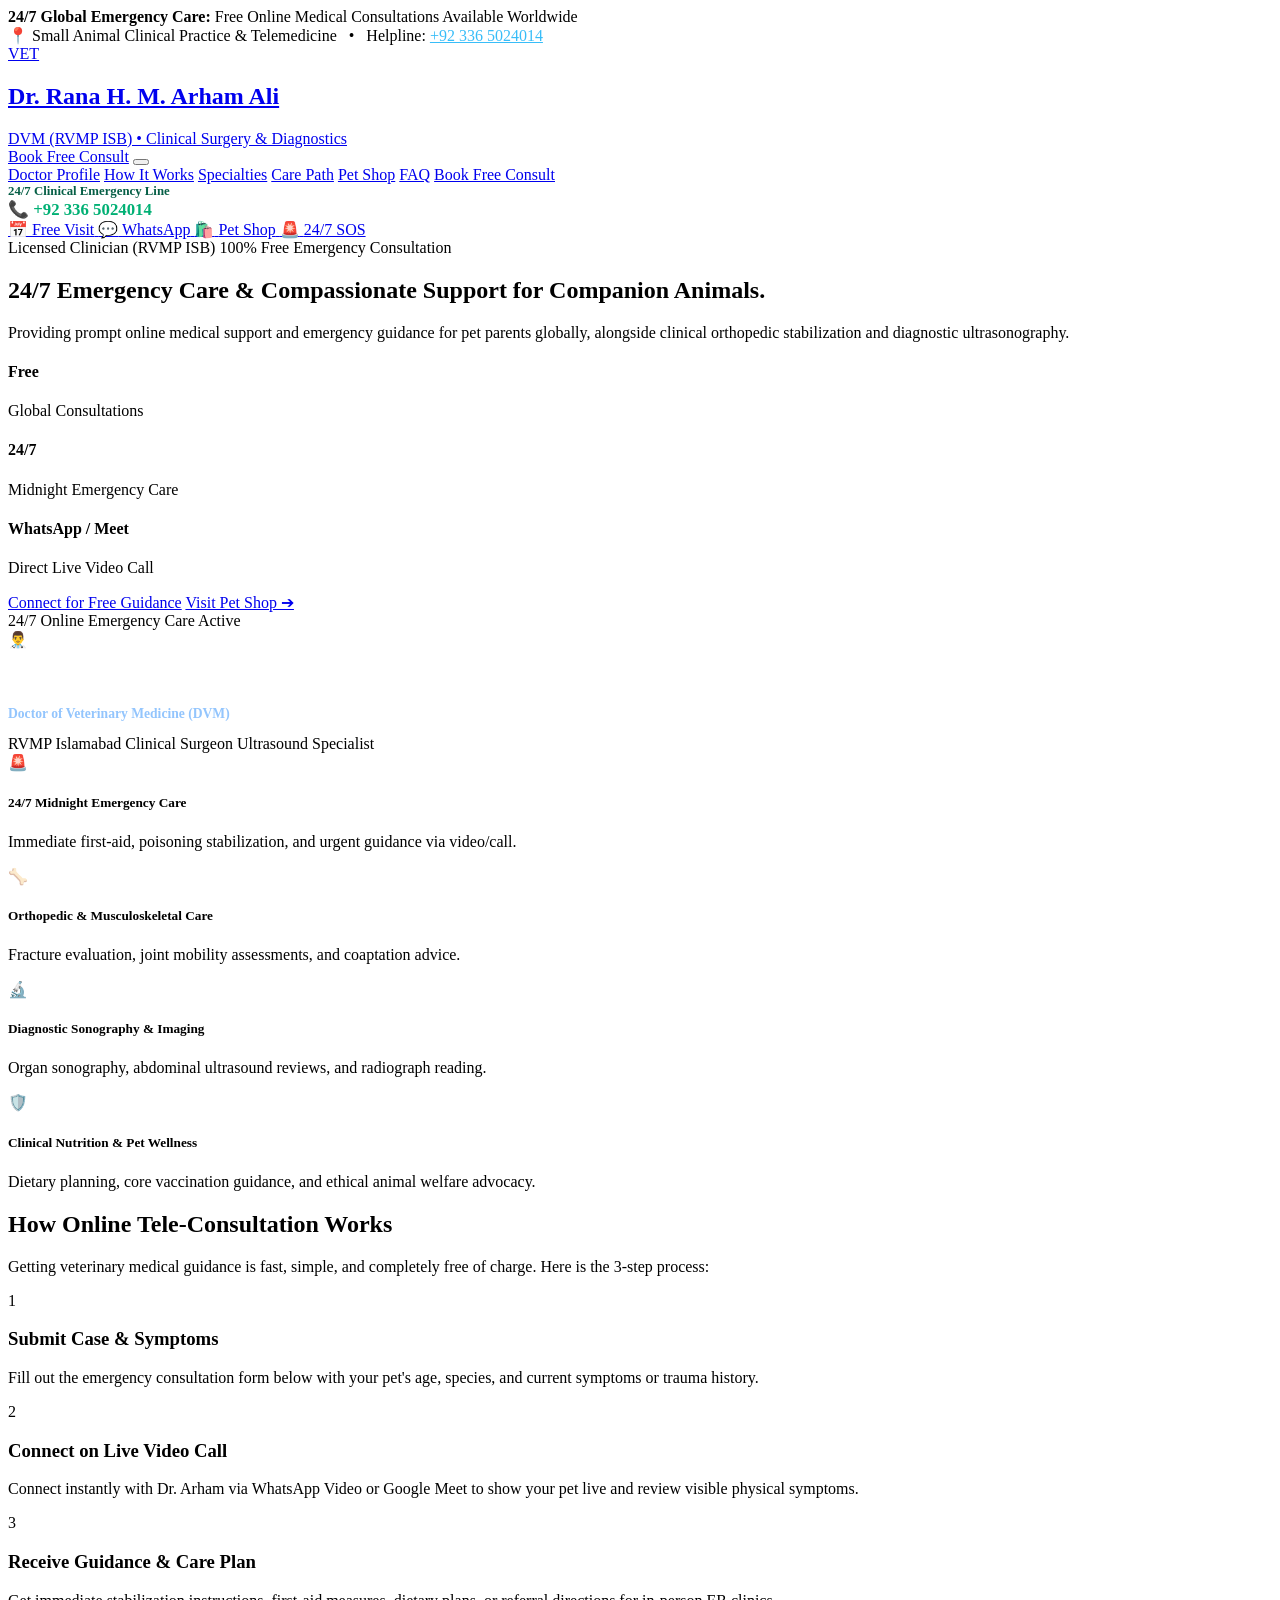
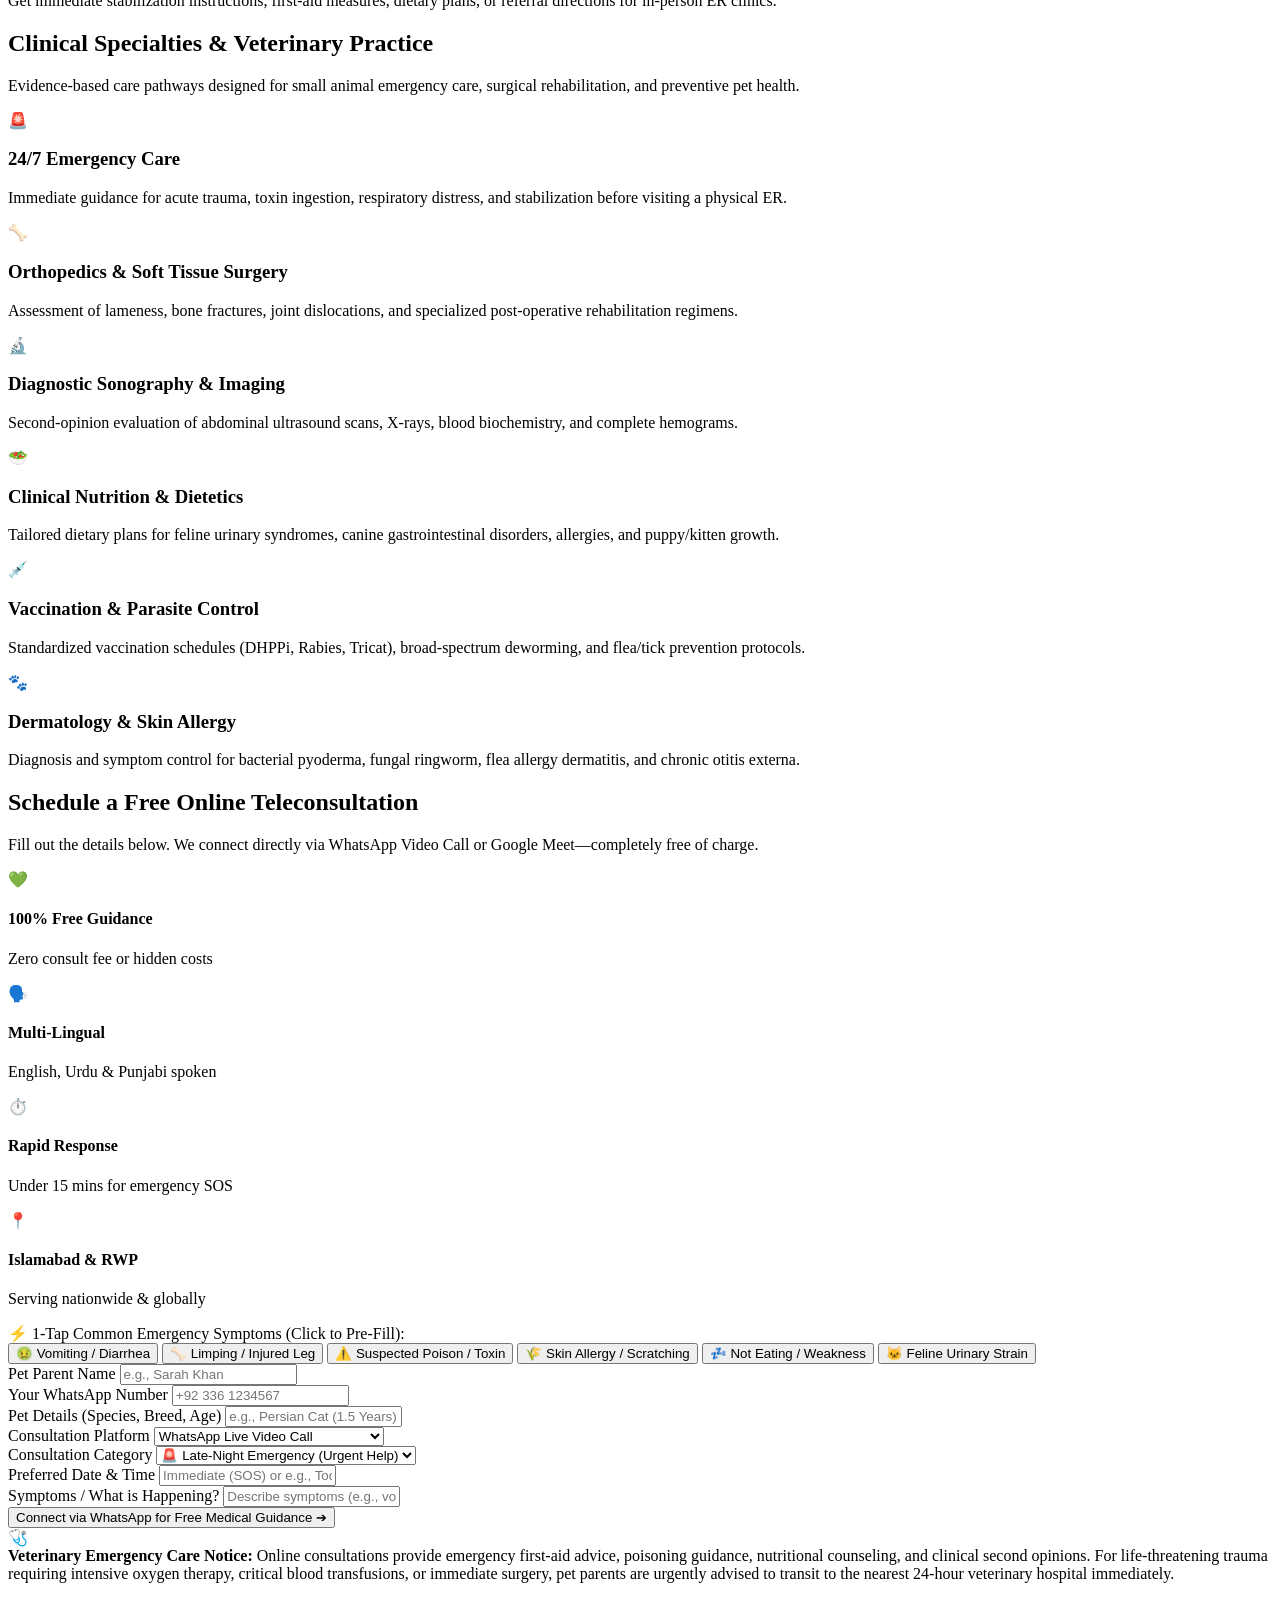
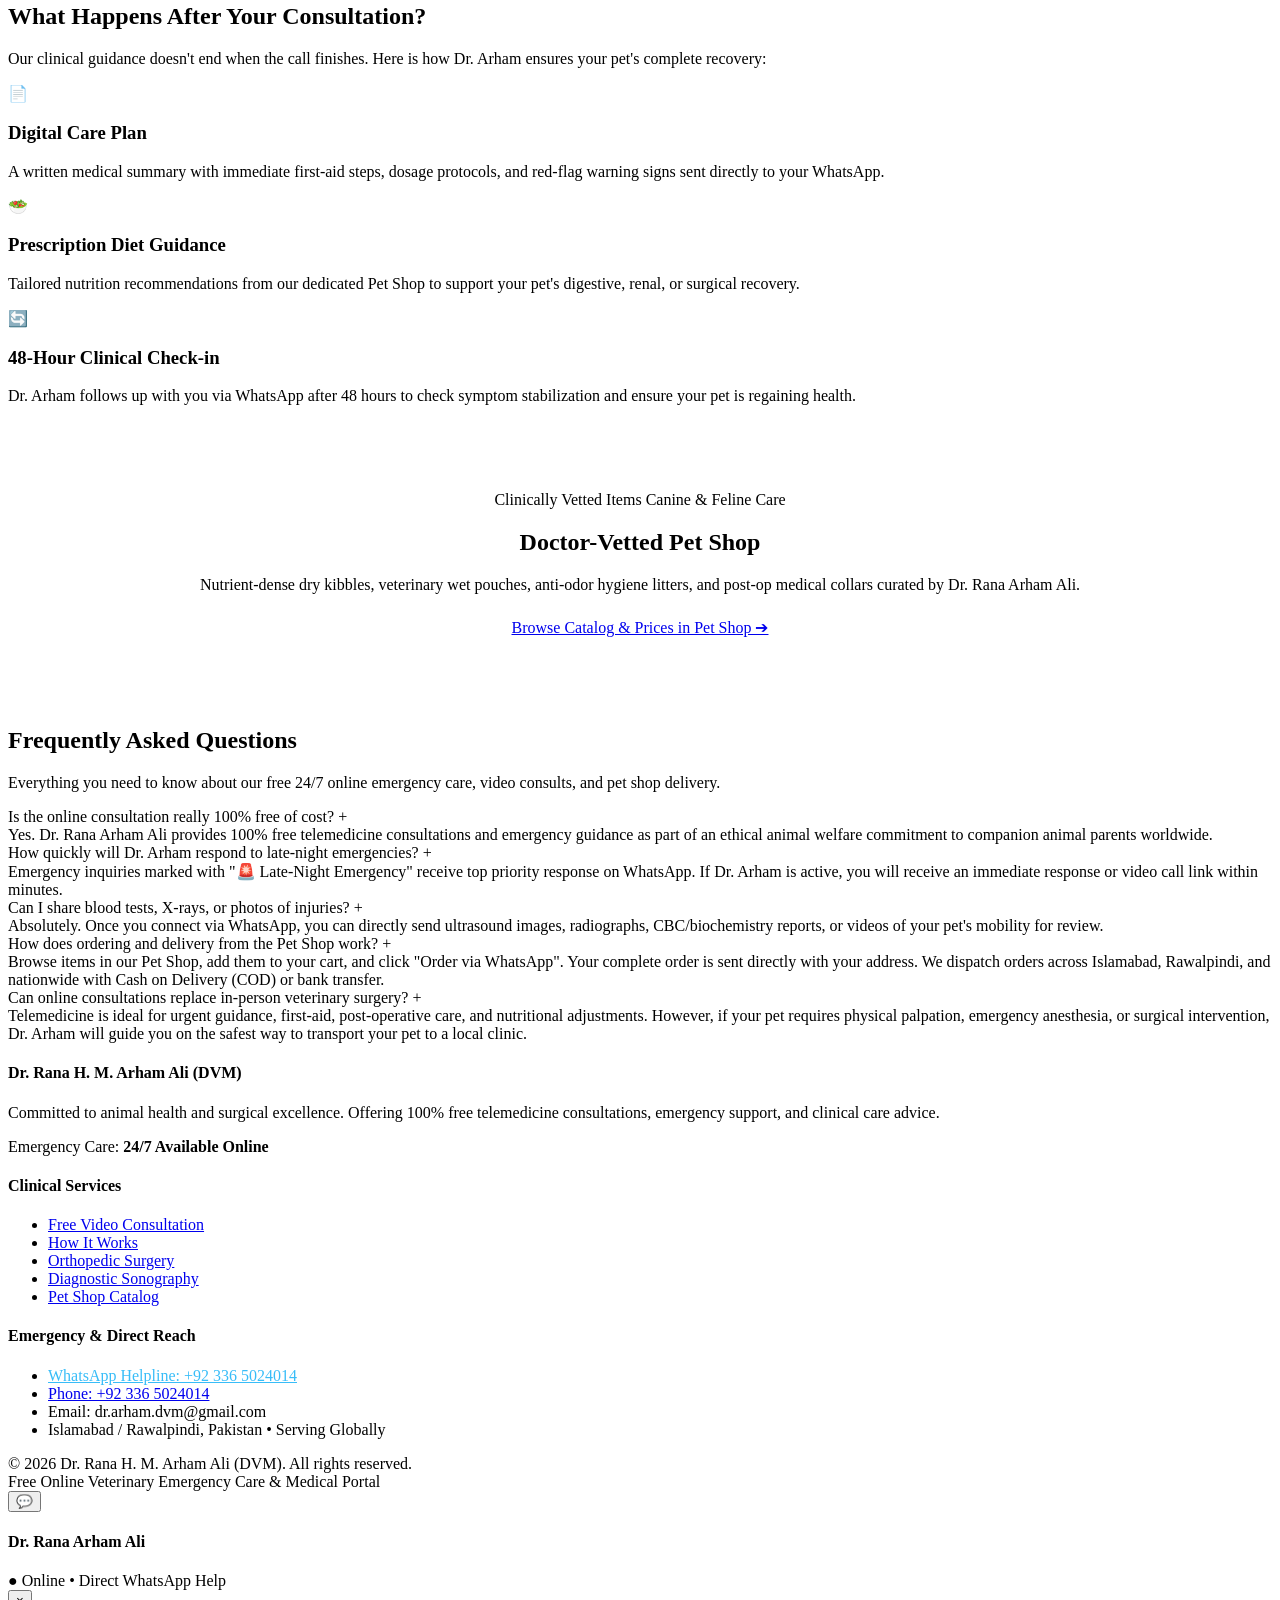
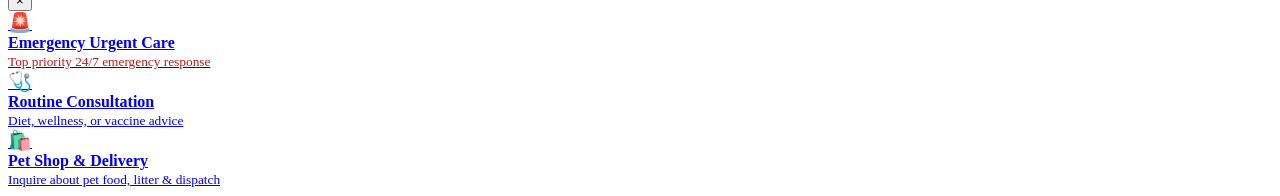
==== index.html @ 295d4116 "Add files via upload" ====
<!DOCTYPE html>
<html lang="en">
<head>
    <meta charset="UTF-8">
    <meta name="viewport" content="width=device-width, initial-scale=1.0">
    <title>Dr. Rana H. M. Arham Ali, DVM (RVMP ISB) | 24/7 Veterinary Emergency Care & Pet Healthcare Portal</title>
    <meta name="description" content="24/7 Global Veterinary Emergency Consultations, Small Animal Clinical Surgery, Diagnostic Sonography & Curated Pet Shop by Dr. Rana H. M. Arham Ali (RVMP Islamabad). Helpline: +92 336 5024014.">
    <meta name="keywords" content="Veterinary Doctor Islamabad, Pet Emergency, Online Vet Consult, Dog Food, Cat Food, Dr Rana Arham Ali DVM, RVMP">
    <meta name="author" content="Dr. Rana H. M. Arham Ali, DVM">

    <!-- Open Graph (WhatsApp, Facebook, iMessage) -->
    <meta property="og:type" content="website">
    <meta property="og:url" content="https://drhafizarhamali.com/">
    <meta property="og:title" content="Dr. Rana H. M. Arham Ali, DVM (RVMP ISB) • 24/7 Emergency Care & Pet Shop">
    <meta property="og:description" content="Prompt 24/7 online veterinary guidance, clinical surgical evaluation, diagnostic ultrasonography, and authentic clinical pet food. Helpline: +92 336 5024014.">
    <meta property="og:image" content="images/mockup_concept.jpg">
    <meta property="og:site_name" content="Dr. Rana H. M. Arham Ali Veterinary Portal">

    <!-- Twitter Card -->
    <meta name="twitter:card" content="summary_large_image">
    <meta name="twitter:title" content="Dr. Rana H. M. Arham Ali, DVM (RVMP ISB) • 24/7 Emergency Care">
    <meta name="twitter:description" content="24/7 Emergency guidance, video triage, and doctor-vetted pet food store. Contact: +92 336 5024014.">
    <meta name="twitter:image" content="images/mockup_concept.jpg">

    <link rel="stylesheet" href="css/style.css">
</head>
<body>

    <!-- Emergency & Accreditation Ribbon -->
    <div class="top-notice-bar">
        <div class="container notice-content">
            <div class="notice-item">
                <span class="pulse-indicator"></span>
                <strong>24/7 Global Emergency Care:</strong> Free Online Medical Consultations Available Worldwide
            </div>
            <div class="notice-item">
                <span>📍 Small Animal Clinical Practice & Telemedicine</span>
                <span style="margin: 0 8px;">•</span>
                <span>Helpline: <a href="tel:+923365024014" style="color: #38bdf8; text-decoration: underline;">+92 336 5024014</a></span>
            </div>
        </div>
    </div>

    <!-- Main Navigation Bar -->
    <header class="main-header">
        <div class="container nav-wrapper">
            <a href="index.html" class="doctor-brand">
                <div class="brand-crest">VET</div>
                <div class="brand-details">
                    <h2>Dr. Rana H. M. Arham Ali</h2>
                    <span>DVM (RVMP ISB) • Clinical Surgery & Diagnostics</span>
                </div>
            </a>

            <div class="nav-right-actions">
                <a href="#booking" class="btn-book-nav desktop-only-btn">Book Free Consult</a>
                <button class="mobile-nav-toggle" id="mobileNavToggle" onclick="toggleMobileNav()" aria-label="Toggle navigation menu">
                    <span></span>
                    <span></span>
                    <span></span>
                </button>
            </div>

            <nav class="nav-links" id="navLinks">
                <a href="#about" class="nav-link" onclick="closeMobileNav()">Doctor Profile</a>
                <a href="#how-it-works" class="nav-link" onclick="closeMobileNav()">How It Works</a>
                <a href="#specialties" class="nav-link" onclick="closeMobileNav()">Specialties</a>
                <a href="#care-path" class="nav-link" onclick="closeMobileNav()">Care Path</a>
                <a href="shop.html" class="nav-link" onclick="closeMobileNav()">Pet Shop</a>
                <a href="#faq" class="nav-link" onclick="closeMobileNav()">FAQ</a>
                <a href="#booking" class="btn-book-nav mobile-only-btn" onclick="closeMobileNav()">Book Free Consult</a>
                <div class="mobile-menu-help">
                    <span style="font-size: 0.8rem; color: #065f46; font-weight: 600; display: block;">24/7 Clinical Emergency Line</span>
                    <a href="tel:+923365024014" style="color: #00b074; font-weight: 800; font-size: 1.05rem; text-decoration: none;">📞 +92 336 5024014</a>
                </div>
            </nav>
        </div>
    </header>

    <!-- Docked Quick-Action Sidebar (Right Hand Side) -->
    <aside class="docked-quick-panel">
        <a href="#booking" class="dock-btn">
            <span class="dock-icon">📅</span>
            <span>Free Visit</span>
        </a>
        <a href="https://wa.me/923365024014" target="_blank" class="dock-btn">
            <span class="dock-icon">💬</span>
            <span>WhatsApp</span>
        </a>
        <a href="shop.html" class="dock-btn">
            <span class="dock-icon">🛍️</span>
            <span>Pet Shop</span>
        </a>
        <a href="tel:+923365024014" class="dock-btn emergency">
            <span class="dock-icon">🚨</span>
            <span>24/7 SOS</span>
        </a>
    </aside>

    <!-- Doctor's Showcase Hero -->
    <section class="hero-doctor" id="about">
        <div class="container hero-layout">
            <div class="hero-intro">
                <div class="badge-row">
                    <span class="badge-cert">Licensed Clinician (RVMP ISB)</span>
                    <span class="badge-cert badge-gold">100% Free Emergency Consultation</span>
                </div>
                <h1 class="hero-heading">24/7 Emergency Care & Compassionate Support for Companion Animals.</h1>
                <p class="hero-lead">
                    Providing prompt online medical support and emergency guidance for pet parents globally, alongside clinical orthopedic stabilization and diagnostic ultrasonography.
                </p>

                <div class="hero-trust-bar">
                    <div class="trust-item">
                        <h4>Free</h4>
                        <p>Global Consultations</p>
                    </div>
                    <div class="trust-item">
                        <h4>24/7</h4>
                        <p>Midnight Emergency Care</p>
                    </div>
                    <div class="trust-item">
                        <h4>WhatsApp / Meet</h4>
                        <p>Direct Live Video Call</p>
                    </div>
                </div>

                <div class="hero-actions">
                    <a href="#booking" class="btn-primary-action">Connect for Free Guidance</a>
                    <a href="shop.html" class="btn-secondary-action">Visit Pet Shop ➔</a>
                </div>
            </div>

            <!-- Doctor Profile Card with Real Clinical Branding -->
            <div class="doctor-profile-card">
                <div class="card-top-header">
                    <div class="doctor-badge-status">
                        <span class="pulse-indicator"></span> 24/7 Online Emergency Care Active
                    </div>
                    <div class="doctor-hero-photo-wrap">
                        <div class="doctor-avatar-circle">👨‍⚕️</div>
                        <div>
                            <h3 style="color: #ffffff; font-size: 1.25rem; margin-bottom: 2px;">Dr. Rana H. M. Arham Ali</h3>
                            <p style="color: #93c5fd; font-weight: 600; font-size: 0.85rem;">Doctor of Veterinary Medicine (DVM)</p>
                        </div>
                    </div>
                    <div class="credential-pill-row">
                        <span class="credential-pill">RVMP Islamabad</span>
                        <span class="credential-pill">Clinical Surgeon</span>
                        <span class="credential-pill">Ultrasound Specialist</span>
                    </div>
                </div>
                <div class="card-body-content">
                    <div class="clinical-bullet">
                        <div class="bullet-icon-badge">🚨</div>
                        <div class="bullet-text">
                            <h5>24/7 Midnight Emergency Care</h5>
                            <p>Immediate first-aid, poisoning stabilization, and urgent guidance via video/call.</p>
                        </div>
                    </div>
                    <div class="clinical-bullet">
                        <div class="bullet-icon-badge">🦴</div>
                        <div class="bullet-text">
                            <h5>Orthopedic & Musculoskeletal Care</h5>
                            <p>Fracture evaluation, joint mobility assessments, and coaptation advice.</p>
                        </div>
                    </div>
                    <div class="clinical-bullet">
                        <div class="bullet-icon-badge">🔬</div>
                        <div class="bullet-text">
                            <h5>Diagnostic Sonography & Imaging</h5>
                            <p>Organ sonography, abdominal ultrasound reviews, and radiograph reading.</p>
                        </div>
                    </div>
                    <div class="clinical-bullet">
                        <div class="bullet-icon-badge">🛡️</div>
                        <div class="bullet-text">
                            <h5>Clinical Nutrition & Pet Wellness</h5>
                            <p>Dietary planning, core vaccination guidance, and ethical animal welfare advocacy.</p>
                        </div>
                    </div>
                </div>
            </div>
        </div>
    </section>

    <!-- How Tele-Consultation Works Section -->
    <section class="section-how-it-works" id="how-it-works">
        <div class="container">
            <div class="section-title-wrap">
                <h2>How Online Tele-Consultation Works</h2>
                <p>Getting veterinary medical guidance is fast, simple, and completely free of charge. Here is the 3-step process:</p>
            </div>

            <div class="steps-grid">
                <div class="step-card">
                    <div class="step-number">1</div>
                    <h3>Submit Case & Symptoms</h3>
                    <p>Fill out the emergency consultation form below with your pet's age, species, and current symptoms or trauma history.</p>
                </div>

                <div class="step-card">
                    <div class="step-number">2</div>
                    <h3>Connect on Live Video Call</h3>
                    <p>Connect instantly with Dr. Arham via WhatsApp Video or Google Meet to show your pet live and review visible physical symptoms.</p>
                </div>

                <div class="step-card">
                    <div class="step-number">3</div>
                    <h3>Receive Guidance & Care Plan</h3>
                    <p>Get immediate stabilization instructions, first-aid measures, dietary plans, or referral directions for in-person ER clinics.</p>
                </div>
            </div>
        </div>
    </section>

    <!-- Clinical Specialties Section -->
    <section class="section-specialties" id="specialties">
        <div class="container">
            <div class="section-title-wrap">
                <h2>Clinical Specialties & Veterinary Practice</h2>
                <p>Evidence-based care pathways designed for small animal emergency care, surgical rehabilitation, and preventive pet health.</p>
            </div>

            <div class="specialties-grid">
                <div class="specialty-card">
                    <div class="specialty-icon-box">🚨</div>
                    <h3>24/7 Emergency Care</h3>
                    <p>Immediate guidance for acute trauma, toxin ingestion, respiratory distress, and stabilization before visiting a physical ER.</p>
                </div>

                <div class="specialty-card">
                    <div class="specialty-icon-box">🦴</div>
                    <h3>Orthopedics & Soft Tissue Surgery</h3>
                    <p>Assessment of lameness, bone fractures, joint dislocations, and specialized post-operative rehabilitation regimens.</p>
                </div>

                <div class="specialty-card">
                    <div class="specialty-icon-box">🔬</div>
                    <h3>Diagnostic Sonography & Imaging</h3>
                    <p>Second-opinion evaluation of abdominal ultrasound scans, X-rays, blood biochemistry, and complete hemograms.</p>
                </div>

                <div class="specialty-card">
                    <div class="specialty-icon-box">🥗</div>
                    <h3>Clinical Nutrition & Dietetics</h3>
                    <p>Tailored dietary plans for feline urinary syndromes, canine gastrointestinal disorders, allergies, and puppy/kitten growth.</p>
                </div>

                <div class="specialty-card">
                    <div class="specialty-icon-box">💉</div>
                    <h3>Vaccination & Parasite Control</h3>
                    <p>Standardized vaccination schedules (DHPPi, Rabies, Tricat), broad-spectrum deworming, and flea/tick prevention protocols.</p>
                </div>

                <div class="specialty-card">
                    <div class="specialty-icon-box">🐾</div>
                    <h3>Dermatology & Skin Allergy</h3>
                    <p>Diagnosis and symptom control for bacterial pyoderma, fungal ringworm, flea allergy dermatitis, and chronic otitis externa.</p>
                </div>
            </div>
        </div>
    </section>

    <!-- Free Consultation & WhatsApp / Google Meet Section -->
    <section class="section-booking" id="booking">
        <div class="container">
            <div class="section-title-wrap">
                <h2>Schedule a Free Online Teleconsultation</h2>
                <p>Fill out the details below. We connect directly via WhatsApp Video Call or Google Meet—completely free of charge.</p>
            </div>

            <!-- Practice Transparency Bar -->
            <div class="practice-transparency-bar">
                <div class="transparency-item">
                    <div class="transparency-icon">💚</div>
                    <div class="transparency-text">
                        <h4>100% Free Guidance</h4>
                        <p>Zero consult fee or hidden costs</p>
                    </div>
                </div>
                <div class="transparency-item">
                    <div class="transparency-icon">🗣️</div>
                    <div class="transparency-text">
                        <h4>Multi-Lingual</h4>
                        <p>English, Urdu & Punjabi spoken</p>
                    </div>
                </div>
                <div class="transparency-item">
                    <div class="transparency-icon">⏱️</div>
                    <div class="transparency-text">
                        <h4>Rapid Response</h4>
                        <p>Under 15 mins for emergency SOS</p>
                    </div>
                </div>
                <div class="transparency-item">
                    <div class="transparency-icon">📍</div>
                    <div class="transparency-text">
                        <h4>Islamabad & RWP</h4>
                        <p>Serving nationwide & globally</p>
                    </div>
                </div>
            </div>

            <div class="booking-box">
                <!-- Interactive 1-Tap Symptom Quick-Selector -->
                <div class="symptom-picker-wrap">
                    <div class="symptom-picker-title">
                        <span>⚡ 1-Tap Common Emergency Symptoms (Click to Pre-Fill):</span>
                    </div>
                    <div class="symptom-chips-grid">
                        <button type="button" class="symptom-chip" onclick="selectSymptom('Severe Vomiting & Diarrhea (Lethargy)', '🚨 Late-Night Emergency (Urgent Help)', this)">🤢 Vomiting / Diarrhea</button>
                        <button type="button" class="symptom-chip" onclick="selectSymptom('Acute Limping / Injured Leg (Cannot Walk)', 'Orthopedic / Lameness Review', this)">🦴 Limping / Injured Leg</button>
                        <button type="button" class="symptom-chip" onclick="selectSymptom('Suspected Poisoning / Chemical Ingestion (Immediate SOS)', '🚨 Late-Night Emergency (Urgent Help)', this)">⚠️ Suspected Poison / Toxin</button>
                        <button type="button" class="symptom-chip" onclick="selectSymptom('Intense Skin Scratching, Red Rashes, Ear Shaking', 'Skin, Coat & Allergy Concern', this)">🌾 Skin Allergy / Scratching</button>
                        <button type="button" class="symptom-chip" onclick="selectSymptom('Refusing Food for 24+ Hours & Heavy Lethargy', 'General Medical & Wellness Advice', this)">💤 Not Eating / Weakness</button>
                        <button type="button" class="symptom-chip" onclick="selectSymptom('Straining in Litter Box / Inability to Urinate', '🚨 Late-Night Emergency (Urgent Help)', this)">🐱 Feline Urinary Strain</button>
                    </div>
                </div>

                <form id="appointmentForm" onsubmit="handleBooking(event)">
                    <div class="booking-form-grid">
                        <div>
                            <label class="form-label">Pet Parent Name</label>
                            <input type="text" id="parentName" class="form-input" placeholder="e.g., Sarah Khan" required>
                        </div>
                        <div>
                            <label class="form-label">Your WhatsApp Number</label>
                            <input type="tel" id="parentPhone" class="form-input" placeholder="+92 336 1234567" required>
                        </div>
                        <div>
                            <label class="form-label">Pet Details (Species, Breed, Age)</label>
                            <input type="text" id="petDetails" class="form-input" placeholder="e.g., Persian Cat (1.5 Years) or German Shepherd (6 Mos)" required>
                        </div>
                        <div>
                            <label class="form-label">Consultation Platform</label>
                            <select class="form-select" id="consultPlatform" required>
                                <option value="WhatsApp Live Video Call">WhatsApp Live Video Call</option>
                                <option value="Google Meet Live Video">Google Meet (Link will be sent)</option>
                                <option value="WhatsApp Direct Chat / Voice Note">WhatsApp Direct Chat / Voice Note</option>
                            </select>
                        </div>
                        <div>
                            <label class="form-label">Consultation Category</label>
                            <select class="form-select" id="serviceType" required>
                                <option value="🚨 Late-Night Emergency (Urgent Help)">🚨 Late-Night Emergency (Urgent Help)</option>
                                <option value="General Medical & Wellness Advice">General Medical & Wellness Advice</option>
                                <option value="Orthopedic / Lameness Review">Orthopedic / Lameness Review</option>
                                <option value="Diet & Clinical Nutrition Guidance">Diet & Clinical Nutrition Guidance</option>
                                <option value="Skin, Coat & Allergy Concern">Skin, Coat & Allergy Concern</option>
                            </select>
                        </div>
                        <div>
                            <label class="form-label">Preferred Date & Time</label>
                            <input type="text" id="preferredTime" class="form-input" placeholder="Immediate (SOS) or e.g., Today 6:00 PM" required>
                        </div>
                        <div class="form-group-full">
                            <label class="form-label">Symptoms / What is Happening?</label>
                            <input type="text" id="petSymptoms" class="form-input" placeholder="Describe symptoms (e.g., vomiting, lethargy, injured leg, poisoning suspicion)" required>
                        </div>
                        <div class="form-group-full">
                            <button type="submit" class="btn-submit-booking">Connect via WhatsApp for Free Medical Guidance ➔</button>
                        </div>
                    </div>
                </form>
            </div>

            <!-- Medical Disclaimer Box -->
            <div class="clinical-disclaimer-box">
                <div class="disclaimer-icon">🩺</div>
                <div>
                    <strong>Veterinary Emergency Care Notice:</strong> Online consultations provide emergency first-aid advice, poisoning guidance, nutritional counseling, and clinical second opinions. For life-threatening trauma requiring intensive oxygen therapy, critical blood transfusions, or immediate surgery, pet parents are urgently advised to transit to the nearest 24-hour veterinary hospital immediately.
                </div>
            </div>
        </div>
    </section>

    <!-- Post-Consultation Care Path Section -->
    <section class="section-post-consult" id="care-path">
        <div class="container">
            <div class="section-title-wrap">
                <h2>What Happens After Your Consultation?</h2>
                <p>Our clinical guidance doesn't end when the call finishes. Here is how Dr. Arham ensures your pet's complete recovery:</p>
            </div>

            <div class="post-consult-grid">
                <div class="post-consult-card">
                    <div class="post-consult-icon">📄</div>
                    <h3>Digital Care Plan</h3>
                    <p>A written medical summary with immediate first-aid steps, dosage protocols, and red-flag warning signs sent directly to your WhatsApp.</p>
                </div>

                <div class="post-consult-card">
                    <div class="post-consult-icon">🥗</div>
                    <h3>Prescription Diet Guidance</h3>
                    <p>Tailored nutrition recommendations from our dedicated Pet Shop to support your pet's digestive, renal, or surgical recovery.</p>
                </div>

                <div class="post-consult-card">
                    <div class="post-consult-icon">🔄</div>
                    <h3>48-Hour Clinical Check-in</h3>
                    <p>Dr. Arham follows up with you via WhatsApp after 48 hours to check symptom stabilization and ensure your pet is regaining health.</p>
                </div>
            </div>
        </div>
    </section>

    <!-- Clinically Vetted Pet Shop Teaser -->
    <section class="shop-section" id="shop" style="text-align: center; padding: 70px 0;">
        <div class="container">
            <div class="section-title-wrap" style="margin-bottom: 24px;">
                <div class="badge-row" style="justify-content: center; margin-bottom: 12px;">
                    <span class="badge-cert">Clinically Vetted Items</span>
                    <span class="badge-cert badge-gold">Canine & Feline Care</span>
                </div>
                <h2>Doctor-Vetted Pet Shop</h2>
                <p>Nutrient-dense dry kibbles, veterinary wet pouches, anti-odor hygiene litters, and post-op medical collars curated by Dr. Rana Arham Ali.</p>
            </div>
            <a href="shop.html" class="btn-primary-action" style="display: inline-block;">Browse Catalog & Prices in Pet Shop ➔</a>
        </div>
    </section>

    <!-- Frequently Asked Questions (FAQ) Section -->
    <section class="section-faq" id="faq">
        <div class="container">
            <div class="section-title-wrap">
                <h2>Frequently Asked Questions</h2>
                <p>Everything you need to know about our free 24/7 online emergency care, video consults, and pet shop delivery.</p>
            </div>

            <div class="faq-wrap">
                <div class="faq-item">
                    <div class="faq-question" onclick="toggleFaq(this)">
                        <span>Is the online consultation really 100% free of cost?</span>
                        <span class="faq-icon">+</span>
                    </div>
                    <div class="faq-answer">
                        Yes. Dr. Rana Arham Ali provides 100% free telemedicine consultations and emergency guidance as part of an ethical animal welfare commitment to companion animal parents worldwide.
                    </div>
                </div>

                <div class="faq-item">
                    <div class="faq-question" onclick="toggleFaq(this)">
                        <span>How quickly will Dr. Arham respond to late-night emergencies?</span>
                        <span class="faq-icon">+</span>
                    </div>
                    <div class="faq-answer">
                        Emergency inquiries marked with "🚨 Late-Night Emergency" receive top priority response on WhatsApp. If Dr. Arham is active, you will receive an immediate response or video call link within minutes.
                    </div>
                </div>

                <div class="faq-item">
                    <div class="faq-question" onclick="toggleFaq(this)">
                        <span>Can I share blood tests, X-rays, or photos of injuries?</span>
                        <span class="faq-icon">+</span>
                    </div>
                    <div class="faq-answer">
                        Absolutely. Once you connect via WhatsApp, you can directly send ultrasound images, radiographs, CBC/biochemistry reports, or videos of your pet's mobility for review.
                    </div>
                </div>

                <div class="faq-item">
                    <div class="faq-question" onclick="toggleFaq(this)">
                        <span>How does ordering and delivery from the Pet Shop work?</span>
                        <span class="faq-icon">+</span>
                    </div>
                    <div class="faq-answer">
                        Browse items in our Pet Shop, add them to your cart, and click "Order via WhatsApp". Your complete order is sent directly with your address. We dispatch orders across Islamabad, Rawalpindi, and nationwide with Cash on Delivery (COD) or bank transfer.
                    </div>
                </div>

                <div class="faq-item">
                    <div class="faq-question" onclick="toggleFaq(this)">
                        <span>Can online consultations replace in-person veterinary surgery?</span>
                        <span class="faq-icon">+</span>
                    </div>
                    <div class="faq-answer">
                        Telemedicine is ideal for urgent guidance, first-aid, post-operative care, and nutritional adjustments. However, if your pet requires physical palpation, emergency anesthesia, or surgical intervention, Dr. Arham will guide you on the safest way to transport your pet to a local clinic.
                    </div>
                </div>
            </div>
        </div>
    </section>

    <!-- Clinical Footer -->
    <footer class="footer-clinical">
        <div class="container">
            <div class="footer-columns">
                <div class="footer-col">
                    <h4>Dr. Rana H. M. Arham Ali (DVM)</h4>
                    <p style="margin-bottom: 12px;">Committed to animal health and surgical excellence. Offering 100% free telemedicine consultations, emergency support, and clinical care advice.</p>
                    <p>Emergency Care: <strong>24/7 Available Online</strong></p>
                </div>
                <div class="footer-col">
                    <h4>Clinical Services</h4>
                    <ul>
                        <li><a href="#booking">Free Video Consultation</a></li>
                        <li><a href="#how-it-works">How It Works</a></li>
                        <li><a href="#specialties">Orthopedic Surgery</a></li>
                        <li><a href="#specialties">Diagnostic Sonography</a></li>
                        <li><a href="shop.html">Pet Shop Catalog</a></li>
                    </ul>
                </div>
                <div class="footer-col">
                    <h4>Emergency & Direct Reach</h4>
                    <ul>
                        <li><a href="https://wa.me/923365024014" target="_blank" style="color: #38bdf8;">WhatsApp Helpline: +92 336 5024014</a></li>
                        <li><a href="tel:+923365024014">Phone: +92 336 5024014</a></li>
                        <li>Email: dr.arham.dvm@gmail.com</li>
                        <li>Islamabad / Rawalpindi, Pakistan • Serving Globally</li>
                    </ul>
                </div>
            </div>
            <div class="footer-bottom">
                <div>&copy; 2026 Dr. Rana H. M. Arham Ali (DVM). All rights reserved.</div>
                <div>Free Online Veterinary Emergency Care & Medical Portal</div>
            </div>
        </div>
    </footer>

    <!-- Floating 24/7 WhatsApp Dock -->
    <button class="floating-wa-btn" onclick="toggleWaPopup()" title="Quick 24/7 WhatsApp Help">
        <div class="wa-pulse-ring"></div>
        <span>💬</span>
    </button>

    <div class="floating-wa-popup" id="waPopup">
        <div class="wa-popup-header">
            <div>
                <h4>Dr. Rana Arham Ali</h4>
                <span>● Online • Direct WhatsApp Help</span>
            </div>
            <button class="wa-close-btn" onclick="toggleWaPopup()">&times;</button>
        </div>
        <div class="wa-popup-body">
            <a href="https://wa.me/923365024014?text=🚨%20*LATE-NIGHT%20EMERGENCY%20CARE%20REQUEST*%0APlease%20help,%20my%20pet%20needs%20urgent%20medical%20advice." target="_blank" class="wa-option-btn urgent">
                <span style="font-size: 1.2rem;">🚨</span>
                <div>
                    <strong>Emergency Urgent Care</strong><br>
                    <small style="color: #b91c1c;">Top priority 24/7 emergency response</small>
                </div>
            </a>
            <a href="https://wa.me/923365024014?text=🩺%20*ROUTINE%20VETERINARY%20CONSULTATION*%0AHello%20Dr.%20Arham,%20I%20would%20like%20to%20consult%20regarding%20my%20pet." target="_blank" class="wa-option-btn">
                <span style="font-size: 1.2rem;">🩺</span>
                <div>
                    <strong>Routine Consultation</strong><br>
                    <small style="color: var(--text-muted);">Diet, wellness, or vaccine advice</small>
                </div>
            </a>
            <a href="https://wa.me/923365024014?text=🛍️%20*PET%20SHOP%20INQUIRY*%0AHello,%20I%20have%20a%20question%20about%20pet%20food%20availability%20and%20delivery." target="_blank" class="wa-option-btn">
                <span style="font-size: 1.2rem;">🛍️</span>
                <div>
                    <strong>Pet Shop & Delivery</strong><br>
                    <small style="color: var(--text-muted);">Inquire about pet food, litter & dispatch</small>
                </div>
            </a>
        </div>
    </div>

    <!-- Interactive Script -->
    <script>
        const DOCTOR_WHATSAPP = "923365024014";

        function handleBooking(e) {
            e.preventDefault();
            
            const name = document.getElementById('parentName').value.trim();
            const phone = document.getElementById('parentPhone').value.trim();
            const pet = document.getElementById('petDetails').value.trim();
            const platform = document.getElementById('consultPlatform').value;
            const category = document.getElementById('serviceType').value;
            const time = document.getElementById('preferredTime').value.trim();
            const symptoms = document.getElementById('petSymptoms').value.trim();

            const message = 
`🚨 *NEW VETERINARY CONSULTATION REQUEST* 🚨

👤 *Pet Parent Name:* ${name}
📞 *Contact Number:* ${phone}
🐾 *Pet Details:* ${pet}
📋 *Consultation Category:* ${category}
💻 *Preferred Platform:* ${platform}
⏰ *Preferred Date / Time:* ${time}
🩺 *Symptoms / Concern:* ${symptoms}

---------------------------------------
_Sent via Dr. Rana Arham Ali Emergency Pet Care Portal_`;

            const encodedMessage = encodeURIComponent(message);
            const waUrl = `https://wa.me/${DOCTOR_WHATSAPP}?text=${encodedMessage}`;

            // Open WhatsApp in a new tab/app
            window.open(waUrl, '_blank');
        }

        // 1-Click Symptom Quick-Selector
        function selectSymptom(symptomText, categoryValue, chipElement) {
            document.getElementById('petSymptoms').value = symptomText;
            document.getElementById('serviceType').value = categoryValue;
            
            document.querySelectorAll('.symptom-chip').forEach(el => el.classList.remove('active'));
            if (chipElement) chipElement.classList.add('active');
            
            document.getElementById('petSymptoms').scrollIntoView({ behavior: 'smooth', block: 'center' });
        }

        // Floating WhatsApp Popup toggle
        function toggleWaPopup() {
            const popup = document.getElementById('waPopup');
            popup.classList.toggle('active');
        }

        // Accordion FAQ toggle
        function toggleFaq(element) {
            const item = element.parentElement;
            const isActive = item.classList.contains('active');
            
            // Close other items
            document.querySelectorAll('.faq-item').forEach(el => el.classList.remove('active'));
            
            // Toggle clicked
            if (!isActive) {
                item.classList.add('active');
            }
        }

        // Mobile Navigation Toggle
        function toggleMobileNav() {
            const nav = document.getElementById('navLinks');
            const toggle = document.getElementById('mobileNavToggle');
            if (nav && toggle) {
                nav.classList.toggle('mobile-open');
                toggle.classList.toggle('active');
                document.body.style.overflow = nav.classList.contains('mobile-open') ? 'hidden' : '';
            }
        }

        function closeMobileNav() {
            const nav = document.getElementById('navLinks');
            const toggle = document.getElementById('mobileNavToggle');
            if (nav && toggle) {
                nav.classList.remove('mobile-open');
                toggle.classList.remove('active');
                document.body.style.overflow = '';
            }
        }
    </script>
</body>
</html>
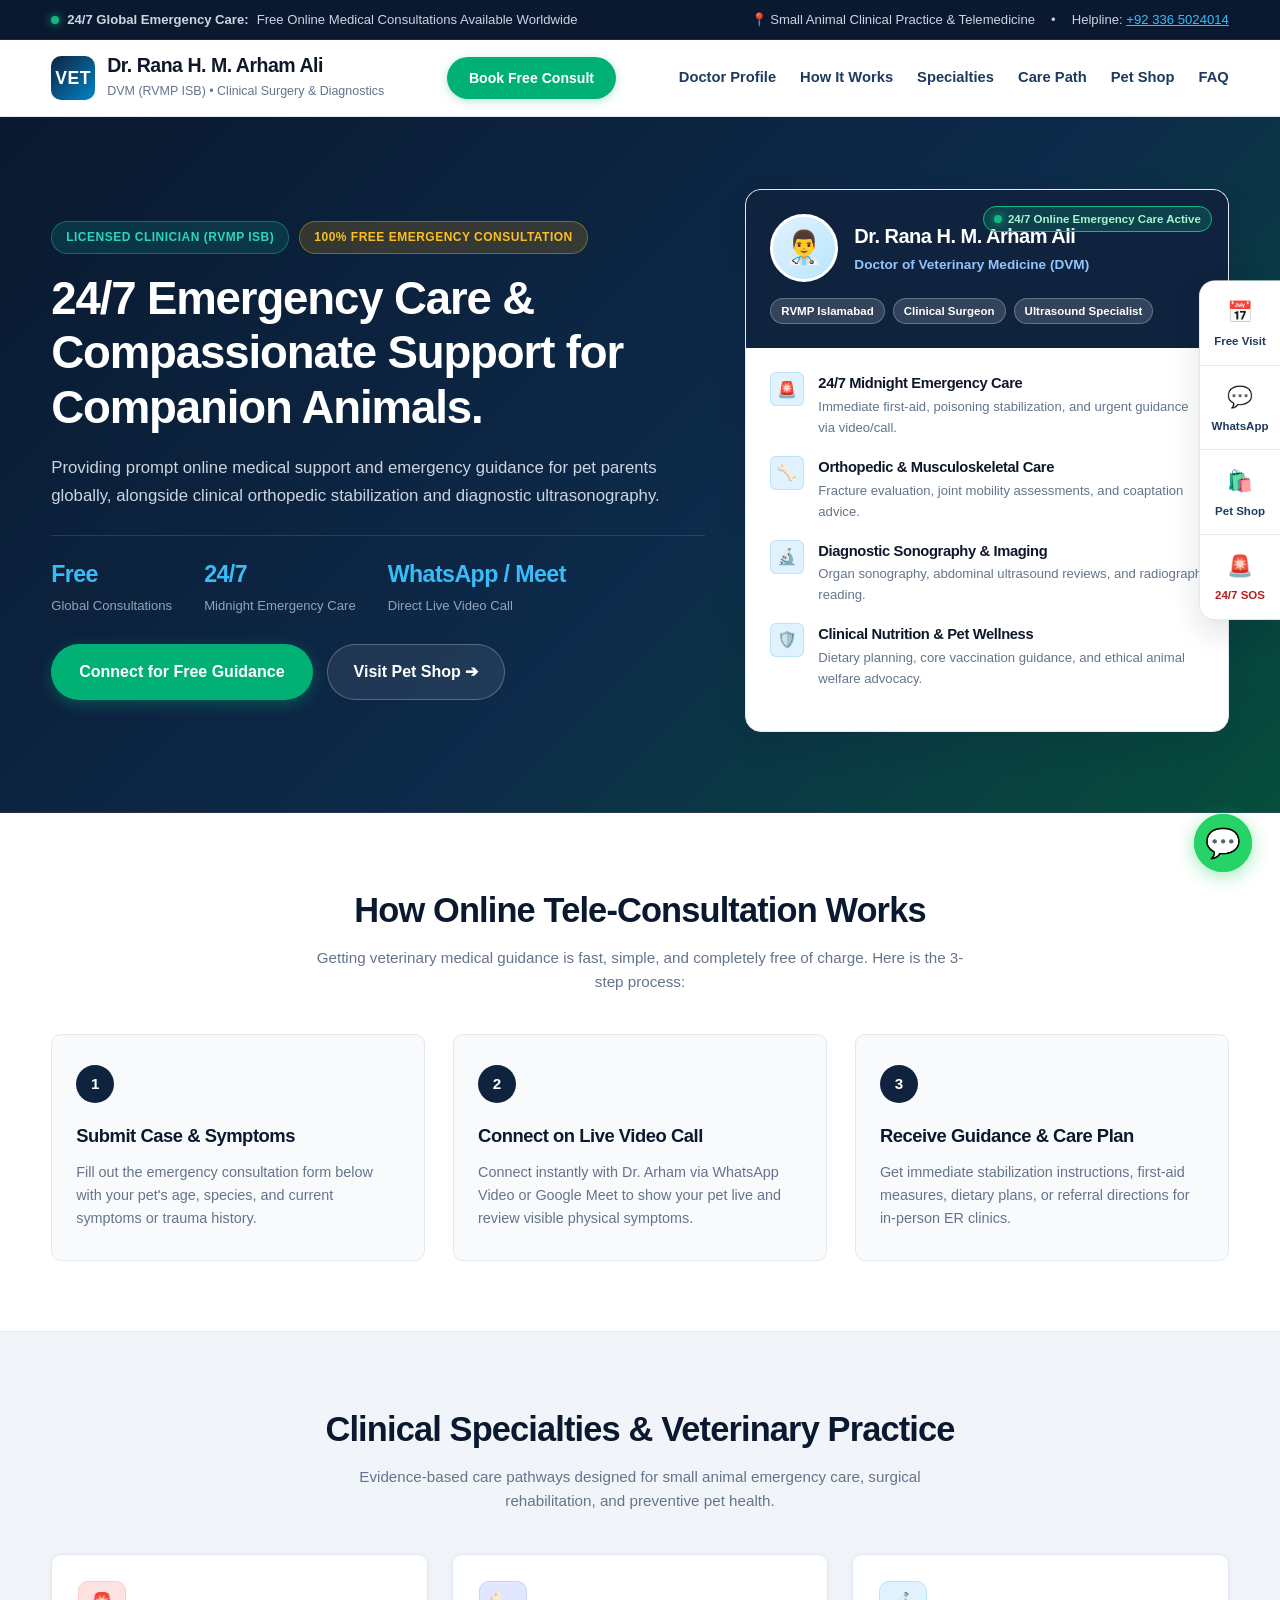
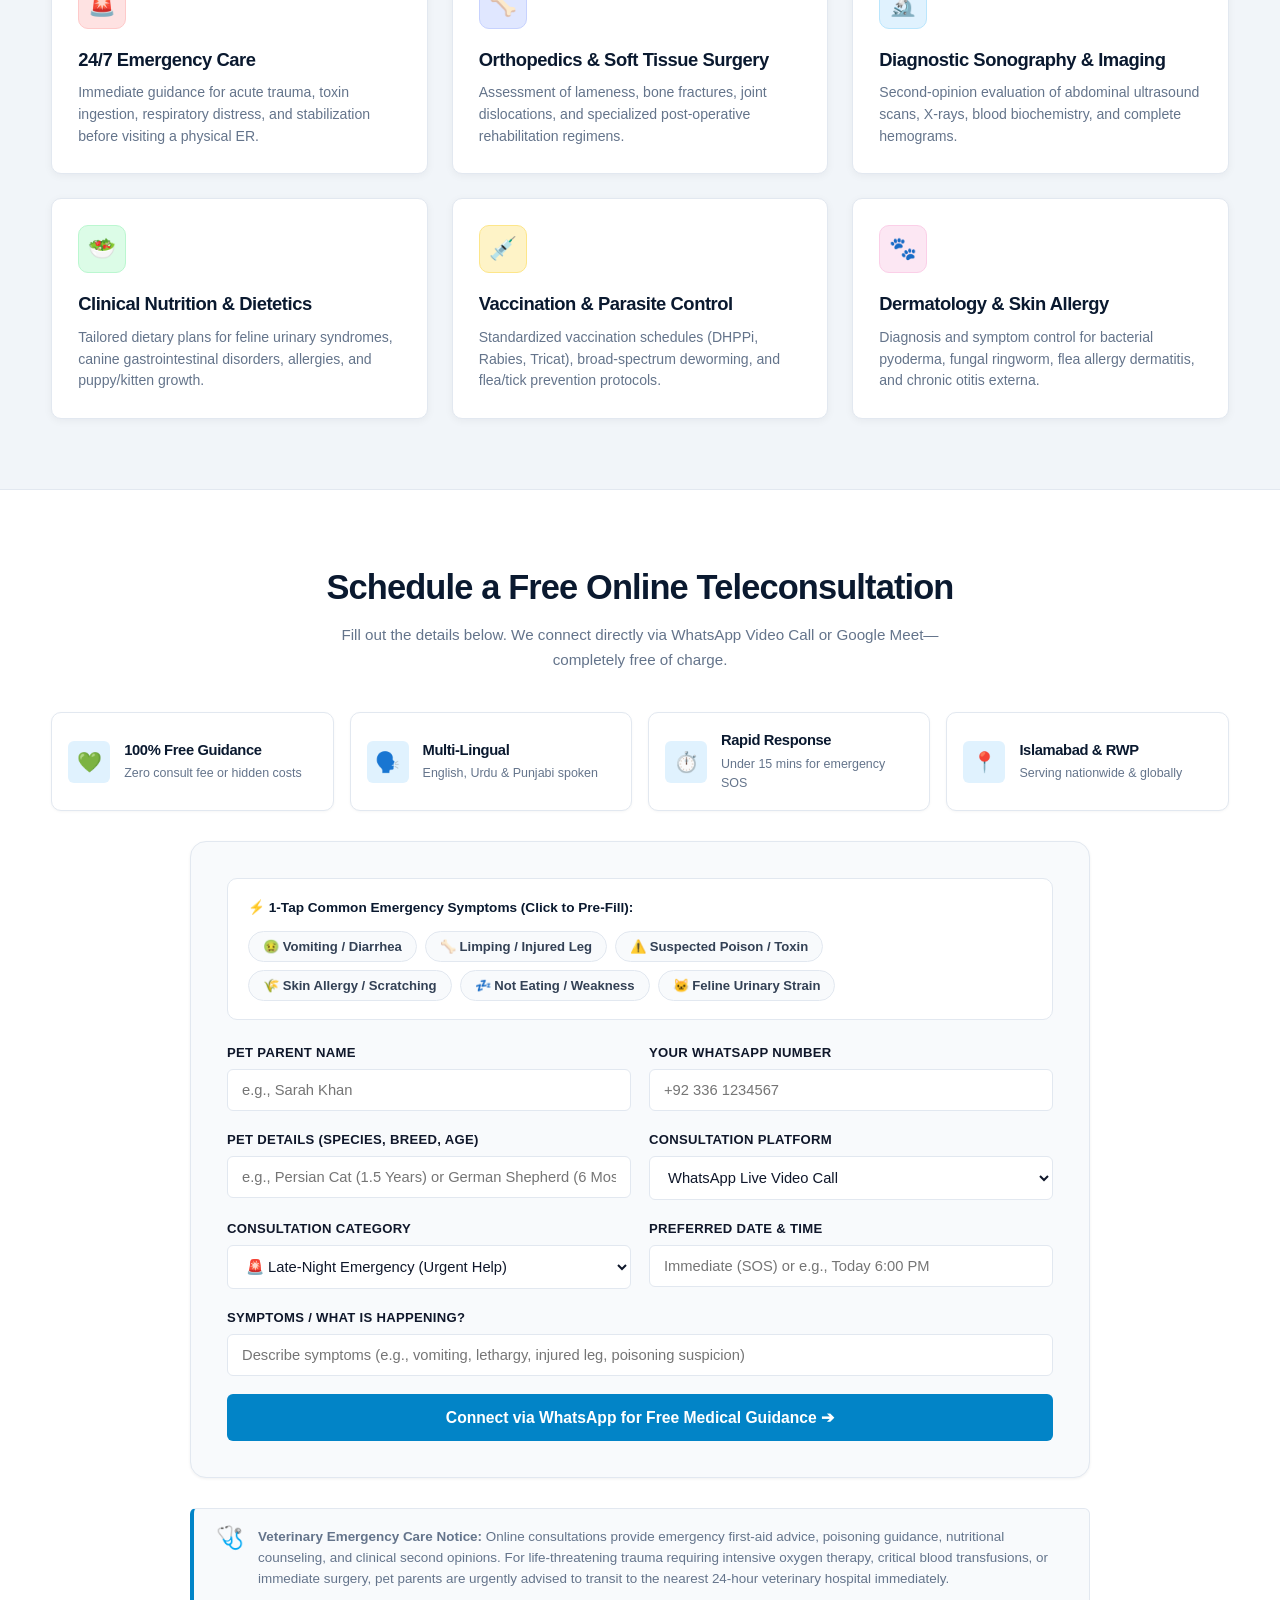
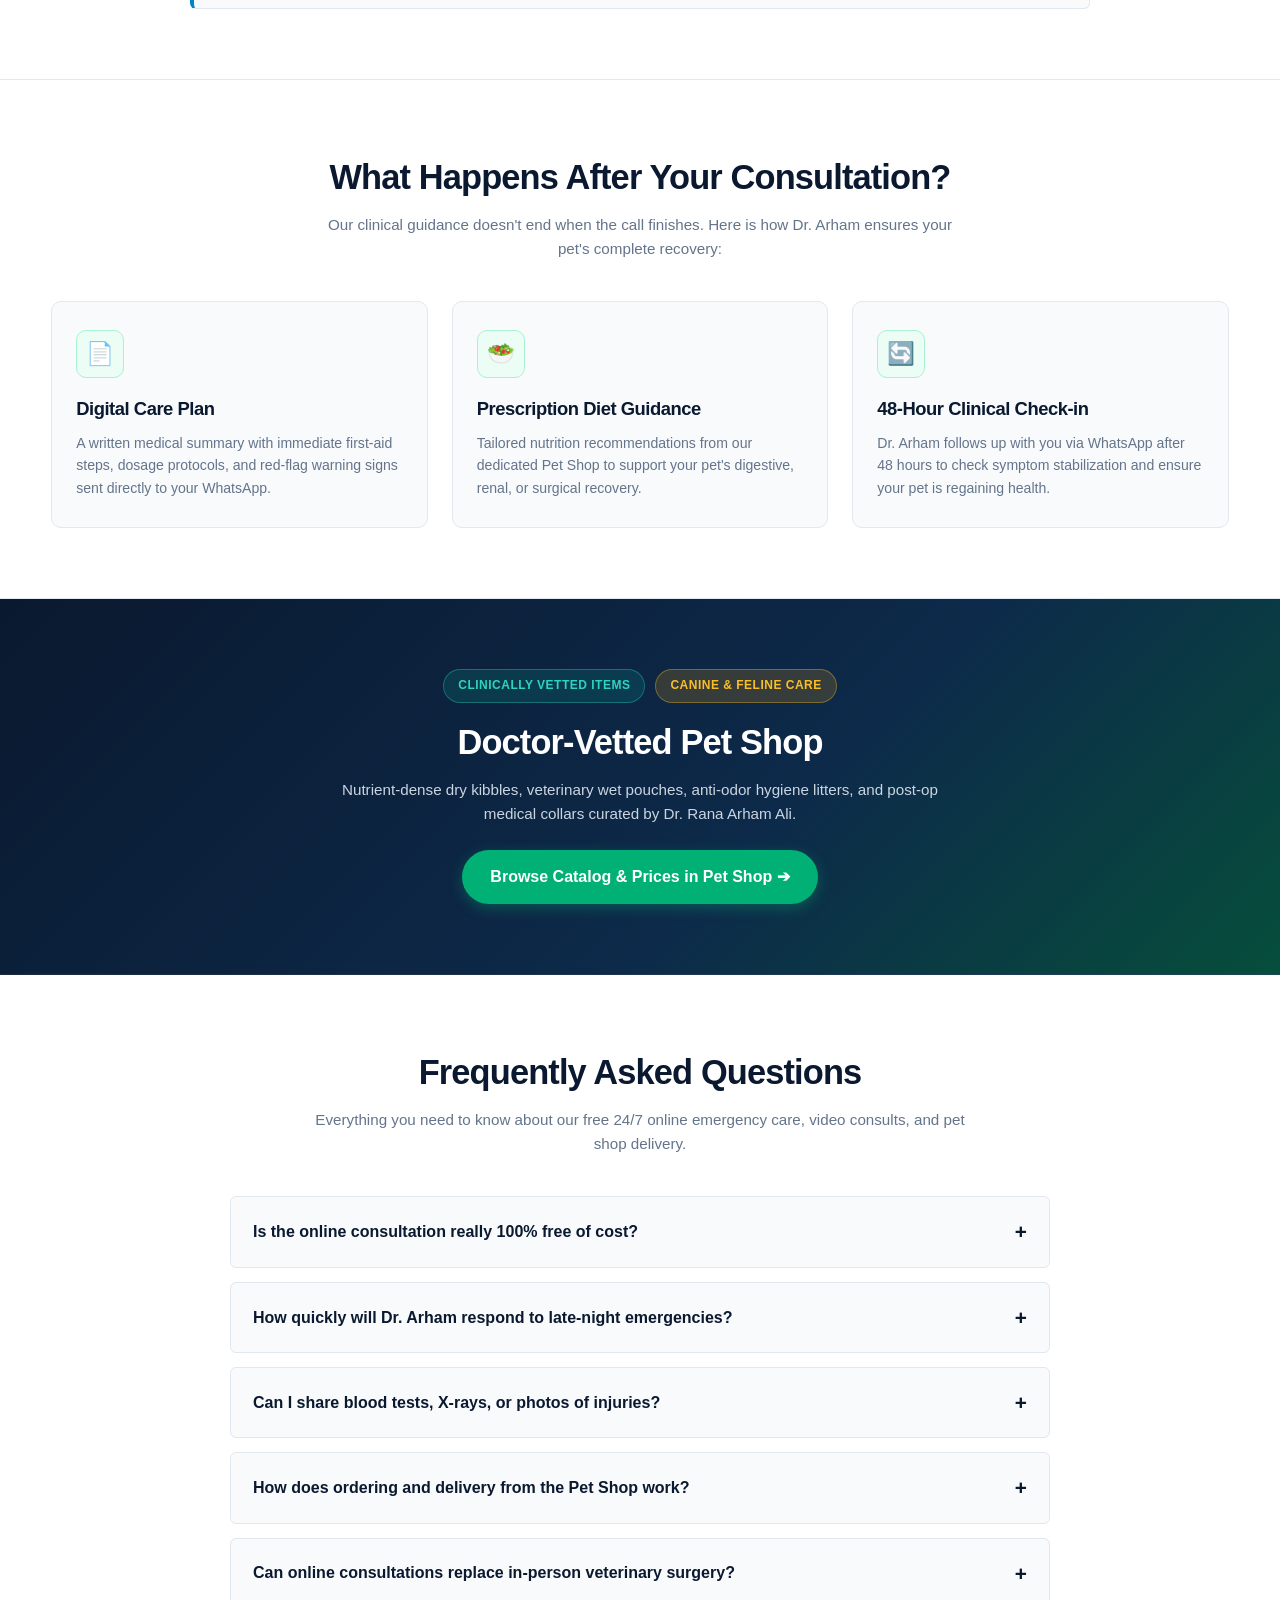
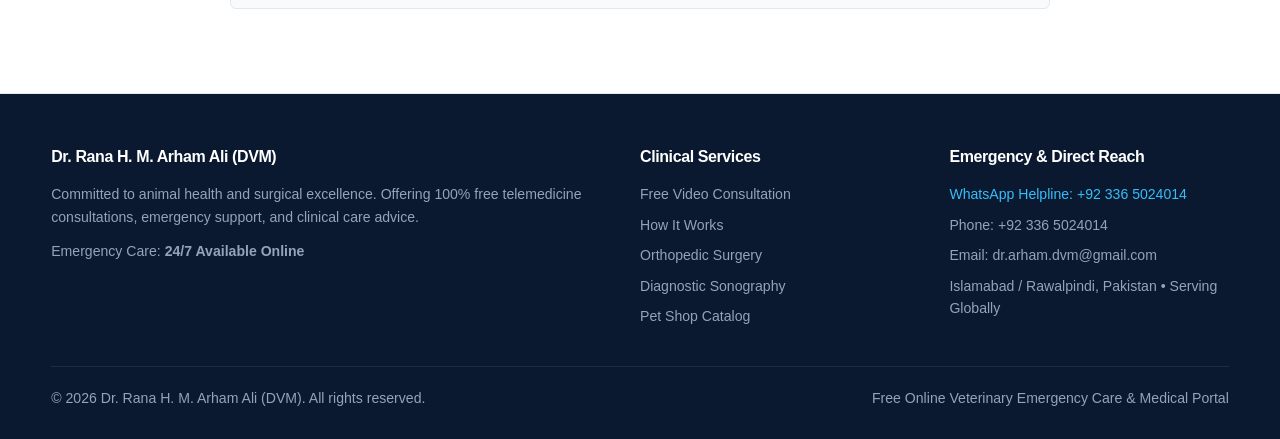
==== commit 0f63a57c: "Add files via upload" ====
--- a/index.html
+++ b/index.html
@@ -22,6 +22,7 @@
     <meta name="twitter:description" content="24/7 Emergency guidance, video triage, and doctor-vetted pet food store. Contact: +92 336 5024014.">
     <meta name="twitter:image" content="images/mockup_concept.jpg">
 
+    <link rel="stylesheet" href="style.css">
     <link rel="stylesheet" href="css/style.css">
 </head>
 <body>
--- a/style.css
+++ b/style.css
@@ -0,0 +1,2028 @@
+/* ==========================================================
+   VETERINARY CLINICAL & MEDICAL PORTAL STYLESHEET
+   Clean Clinical Fonts: Plus Jakarta Sans (Headings) + Inter (Body)
+========================================================== */
+@import url('https://fonts.googleapis.com/css2?family=Inter:wght@400;500;600;700&family=Plus+Jakarta+Sans:wght@600;700;800&display=swap');
+
+:root {
+    --font-heading: 'Plus Jakarta Sans', -apple-system, BlinkMacSystemFont, sans-serif;
+    --font-body: 'Inter', -apple-system, BlinkMacSystemFont, sans-serif;
+
+    --navy-dark: #0a192f;
+    --navy-deep: #0f233f;
+    --navy-subtle: #1e3a5f;
+    --medical-blue: #0284c7;
+    --medical-light: #e0f2fe;
+    --teal-surgical: #0d9488;
+    --emerald-safe: #10b981;
+    --gold-cert: #d97706;
+    --bg-light: #f8fafc;
+    --surface: #ffffff;
+    --text-heading: #0f172a;
+    --text-body: #334155;
+    --text-muted: #64748b;
+    --border-color: #e2e8f0;
+    
+    --shadow-sm: 0 1px 3px rgba(0,0,0,0.06);
+    --shadow-md: 0 4px 12px rgba(15, 23, 42, 0.08);
+    --shadow-lg: 0 12px 30px rgba(15, 23, 42, 0.12);
+    --radius-sm: 6px;
+    --radius-md: 10px;
+    --radius-lg: 16px;
+    --radius-full: 9999px;
+    --transition: all 0.22s ease-in-out;
+}
+
+* {
+    margin: 0;
+    padding: 0;
+    box-sizing: border-box;
+}
+
+body {
+    font-family: var(--font-body);
+    background-color: var(--bg-light);
+    color: var(--text-body);
+    line-height: 1.6;
+    -webkit-font-smoothing: antialiased;
+    overflow-x: hidden;
+}
+
+h1, h2, h3, h4, h5, h6 {
+    font-family: var(--font-heading);
+    color: var(--text-heading);
+    letter-spacing: -0.025em;
+    font-weight: 700;
+}
+
+.container {
+    width: 92%;
+    max-width: 1240px;
+    margin: 0 auto;
+}
+
+a {
+    text-decoration: none;
+    color: inherit;
+}
+
+/* ==========================================================
+   TOP EMERGENCY & ACCREDITATION BAR
+========================================================== */
+.top-notice-bar {
+    background: var(--navy-dark);
+    color: #cbd5e1;
+    font-size: 0.82rem;
+    padding: 9px 0;
+    border-bottom: 1px solid rgba(255,255,255,0.08);
+}
+
+.notice-content {
+    display: flex;
+    justify-content: space-between;
+    align-items: center;
+    flex-wrap: wrap;
+    gap: 10px;
+}
+
+.notice-item {
+    display: flex;
+    align-items: center;
+    gap: 8px;
+}
+
+.pulse-indicator {
+    width: 8px;
+    height: 8px;
+    background: var(--emerald-safe);
+    border-radius: 50%;
+    box-shadow: 0 0 8px var(--emerald-safe);
+}
+
+/* ==========================================================
+   MAIN NAVBAR
+========================================================== */
+.main-header {
+    background: var(--surface);
+    border-bottom: 1px solid var(--border-color);
+    position: sticky;
+    top: 0;
+    z-index: 1000;
+    box-shadow: var(--shadow-sm);
+}
+
+.nav-wrapper {
+    display: flex;
+    justify-content: space-between;
+    align-items: center;
+    height: 76px;
+}
+
+.doctor-brand {
+    display: flex;
+    align-items: center;
+    gap: 12px;
+}
+
+.brand-crest {
+    width: 44px;
+    height: 44px;
+    background: linear-gradient(135deg, var(--navy-deep), var(--medical-blue));
+    color: #ffffff;
+    display: flex;
+    align-items: center;
+    justify-content: center;
+    font-weight: 800;
+    font-size: 1.1rem;
+    border-radius: var(--radius-md);
+    letter-spacing: 0.5px;
+}
+
+.brand-details h2 {
+    font-size: 1.22rem;
+    font-weight: 700;
+    line-height: 1.2;
+}
+
+.brand-details span {
+    font-size: 0.78rem;
+    color: var(--text-muted);
+    font-weight: 500;
+}
+
+.nav-links {
+    display: flex;
+    align-items: center;
+    gap: 24px;
+}
+
+.nav-link {
+    font-size: 0.92rem;
+    font-weight: 600;
+    color: var(--navy-subtle);
+    transition: var(--transition);
+}
+
+.nav-link:hover, .nav-link.active {
+    color: var(--medical-blue);
+}
+
+.cart-icon-btn {
+    position: relative;
+    background: var(--bg-light);
+    border: 1px solid var(--border-color);
+    padding: 8px 14px;
+    border-radius: var(--radius-full);
+    cursor: pointer;
+    display: flex;
+    align-items: center;
+    gap: 8px;
+    font-size: 0.88rem;
+    font-weight: 600;
+    transition: var(--transition);
+}
+
+.cart-icon-btn:hover {
+    background: var(--medical-light);
+    border-color: var(--medical-blue);
+}
+
+.cart-counter {
+    background: var(--medical-blue);
+    color: #ffffff;
+    font-size: 0.72rem;
+    padding: 1px 7px;
+    border-radius: var(--radius-full);
+    font-weight: 700;
+}
+
+.btn-book-nav {
+    background: #00b074;
+    color: #ffffff !important;
+    padding: 10px 22px;
+    border-radius: var(--radius-full);
+    font-size: 0.88rem;
+    font-weight: 700;
+    transition: var(--transition);
+    box-shadow: 0 2px 10px rgba(0, 176, 116, 0.3);
+}
+
+.btn-book-nav:hover {
+    background: #009662;
+    transform: translateY(-1px);
+    box-shadow: 0 4px 14px rgba(0, 176, 116, 0.4);
+}
+
+/* ==========================================================
+   MOBILE HAMBURGER MENU & NAVIGATION DRAWER
+========================================================== */
+.nav-right-actions {
+    display: flex;
+    align-items: center;
+    gap: 12px;
+}
+
+.mobile-nav-toggle {
+    display: none;
+    background: #f8fafc;
+    border: 1.5px solid var(--border-color);
+    border-radius: var(--radius-sm);
+    padding: 9px 10px;
+    cursor: pointer;
+    flex-direction: column;
+    gap: 5px;
+    align-items: center;
+    justify-content: center;
+    transition: var(--transition);
+}
+
+.mobile-nav-toggle span {
+    display: block;
+    width: 22px;
+    height: 2.5px;
+    background: var(--navy-dark);
+    border-radius: 2px;
+    transition: all 0.25s ease-in-out;
+}
+
+.mobile-nav-toggle:hover {
+    background: #e2e8f0;
+    border-color: var(--medical-blue);
+}
+
+.mobile-nav-toggle.active span:nth-child(1) {
+    transform: translateY(7.5px) rotate(45deg);
+}
+
+.mobile-nav-toggle.active span:nth-child(2) {
+    opacity: 0;
+}
+
+.mobile-nav-toggle.active span:nth-child(3) {
+    transform: translateY(-7.5px) rotate(-45deg);
+}
+
+.mobile-only-btn {
+    display: none;
+}
+
+.mobile-menu-help {
+    display: none;
+}
+
+@media (max-width: 900px) {
+    .mobile-nav-toggle {
+        display: flex;
+    }
+    
+    .desktop-only-btn {
+        display: none !important;
+    }
+
+    .mobile-only-btn {
+        display: block;
+    }
+
+    .mobile-menu-help {
+        display: block;
+        margin-top: 24px;
+        padding: 16px;
+        background: #ecfdf5;
+        border: 1px solid #a7f3d0;
+        border-radius: var(--radius-md);
+        text-align: center;
+    }
+
+    .nav-links {
+        position: fixed;
+        top: 76px;
+        left: 0;
+        width: 100vw;
+        height: calc(100vh - 76px);
+        background: rgba(255, 255, 255, 0.98);
+        backdrop-filter: blur(14px);
+        flex-direction: column;
+        align-items: stretch;
+        gap: 0;
+        padding: 20px 24px 40px;
+        box-shadow: 0 10px 30px rgba(0, 0, 0, 0.12);
+        transform: translateY(-110%);
+        opacity: 0;
+        visibility: hidden;
+        transition: transform 0.3s cubic-bezier(0.4, 0, 0.2, 1), opacity 0.25s ease, visibility 0.25s ease;
+        overflow-y: auto;
+        z-index: 999;
+    }
+
+    .nav-links.mobile-open {
+        transform: translateY(0);
+        opacity: 1;
+        visibility: visible;
+    }
+
+    .nav-links .nav-link {
+        font-size: 1.05rem;
+        padding: 15px 12px;
+        border-bottom: 1px solid var(--border-color);
+        display: flex;
+        align-items: center;
+        justify-content: space-between;
+        color: var(--navy-dark);
+        font-weight: 700;
+        transition: all 0.2s ease;
+    }
+
+    .nav-links .nav-link:hover, .nav-links .nav-link.active {
+        color: #00b074;
+        background: #f0fdf4;
+        padding-left: 18px;
+    }
+
+    .nav-links .btn-book-nav {
+        margin-top: 20px;
+        text-align: center;
+        padding: 14px 20px;
+        font-size: 1rem;
+        display: block;
+    }
+}
+.docked-quick-panel {
+    position: fixed;
+    right: 0;
+    top: 50%;
+    transform: translateY(-50%);
+    background: var(--surface);
+    border: 1px solid var(--border-color);
+    border-right: none;
+    border-radius: var(--radius-lg) 0 0 var(--radius-lg);
+    box-shadow: var(--shadow-lg);
+    display: flex;
+    flex-direction: column;
+    z-index: 999;
+    overflow: hidden;
+}
+
+.dock-btn {
+    display: flex;
+    flex-direction: column;
+    align-items: center;
+    justify-content: center;
+    padding: 14px 12px;
+    width: 80px;
+    font-size: 0.72rem;
+    font-weight: 700;
+    color: var(--navy-subtle);
+    border-bottom: 1px solid var(--border-color);
+    background: var(--surface);
+    cursor: pointer;
+    transition: var(--transition);
+    text-align: center;
+}
+
+.dock-btn:last-child {
+    border-bottom: none;
+}
+
+.dock-btn span.dock-icon {
+    font-size: 1.3rem;
+    margin-bottom: 4px;
+}
+
+.dock-btn:hover {
+    background: var(--medical-light);
+    color: var(--medical-blue);
+}
+
+.dock-btn.emergency {
+    color: #b91c1c;
+}
+
+.dock-btn.emergency:hover {
+    background: #fee2e2;
+}
+
+/* ==========================================================
+   DOCTOR HERO SECTION (RICH MEDICAL DEPTH)
+========================================================= */
+.hero-doctor {
+    background: linear-gradient(135deg, #0a192f 0%, #0d2a4a 55%, #064e3b 100%);
+    padding: 72px 0 80px;
+    position: relative;
+    overflow: hidden;
+    border-bottom: 1px solid rgba(255, 255, 255, 0.1);
+}
+
+.hero-layout {
+    display: grid;
+    grid-template-columns: 1.15fr 0.85fr;
+    gap: 40px;
+    align-items: center;
+    position: relative;
+    z-index: 1;
+}
+
+.badge-row {
+    display: flex;
+    gap: 10px;
+    flex-wrap: wrap;
+    margin-bottom: 18px;
+}
+
+.badge-cert {
+    font-size: 0.75rem;
+    font-weight: 700;
+    text-transform: uppercase;
+    padding: 6px 14px;
+    border-radius: var(--radius-full);
+    background: rgba(13, 148, 136, 0.2);
+    color: #2dd4bf;
+    border: 1px solid rgba(45, 212, 191, 0.35);
+    letter-spacing: 0.5px;
+}
+
+.badge-gold {
+    background: rgba(245, 158, 11, 0.18);
+    color: #fbbf24;
+    border: 1px solid rgba(251, 191, 36, 0.35);
+}
+
+.hero-heading {
+    font-size: 2.85rem;
+    font-weight: 800;
+    color: #ffffff;
+    line-height: 1.2;
+    margin-bottom: 18px;
+    letter-spacing: -0.025em;
+}
+
+.hero-lead {
+    font-size: 1.05rem;
+    color: #cbd5e1;
+    margin-bottom: 26px;
+    line-height: 1.65;
+}
+
+.hero-trust-bar {
+    display: flex;
+    gap: 32px;
+    margin-bottom: 28px;
+    padding-top: 20px;
+    border-top: 1px solid rgba(255, 255, 255, 0.12);
+}
+
+.trust-item h4 {
+    font-size: 1.45rem;
+    font-weight: 800;
+    color: #38bdf8;
+}
+
+.trust-item p {
+    font-size: 0.82rem;
+    color: #94a3b8;
+    margin-top: 2px;
+}
+
+.hero-actions {
+    display: flex;
+    gap: 14px;
+    flex-wrap: wrap;
+}
+
+.btn-primary-action {
+    background: #00b074;
+    color: #ffffff;
+    font-weight: 700;
+    padding: 14px 28px;
+    border-radius: var(--radius-full);
+    box-shadow: 0 4px 14px rgba(0, 176, 116, 0.35);
+    transition: var(--transition);
+    display: inline-flex;
+    align-items: center;
+    gap: 8px;
+}
+
+.btn-primary-action:hover {
+    background: #009662;
+    transform: translateY(-2px);
+    box-shadow: 0 6px 20px rgba(0, 176, 116, 0.45);
+}
+
+.btn-secondary-action {
+    background: rgba(255, 255, 255, 0.08);
+    color: #ffffff;
+    border: 1px solid rgba(255, 255, 255, 0.25);
+    font-weight: 700;
+    padding: 14px 26px;
+    border-radius: var(--radius-full);
+    transition: var(--transition);
+    backdrop-filter: blur(6px);
+}
+
+.btn-secondary-action:hover {
+    background: rgba(255, 255, 255, 0.15);
+    border-color: #ffffff;
+    transform: translateY(-2px);
+}
+
+/* Doctor's Credentials Card */
+.doctor-profile-card {
+    background: var(--surface);
+    border: 1px solid var(--border-color);
+    border-radius: var(--radius-lg);
+    box-shadow: var(--shadow-lg);
+    overflow: hidden;
+}
+
+.card-top-header {
+    background: var(--navy-deep);
+    color: #ffffff;
+    padding: 24px;
+    position: relative;
+}
+
+.doctor-badge-status {
+    position: absolute;
+    top: 16px;
+    right: 16px;
+    background: rgba(16, 185, 129, 0.2);
+    border: 1px solid var(--emerald-safe);
+    color: #a7f3d0;
+    font-size: 0.72rem;
+    padding: 3px 10px;
+    border-radius: var(--radius-full);
+    display: flex;
+    align-items: center;
+    gap: 6px;
+    font-weight: 600;
+}
+
+.card-top-header h3 {
+    font-size: 1.4rem;
+    margin-bottom: 4px;
+    color: #ffffff;
+}
+
+.card-top-header p {
+    font-size: 0.85rem;
+    color: #94a3b8;
+}
+
+.card-body-content {
+    padding: 24px;
+}
+
+.clinical-bullet {
+    display: flex;
+    gap: 14px;
+    margin-bottom: 18px;
+    align-items: flex-start;
+}
+
+.bullet-icon-badge {
+    width: 34px;
+    height: 34px;
+    border-radius: var(--radius-sm);
+    background: var(--medical-light);
+    color: var(--medical-blue);
+    display: flex;
+    align-items: center;
+    justify-content: center;
+    font-size: 1rem;
+    flex-shrink: 0;
+    border: 1px solid rgba(2, 132, 199, 0.15);
+}
+
+.bullet-icon {
+    font-size: 1.15rem;
+    color: var(--medical-blue);
+}
+
+.bullet-text h5 {
+    font-size: 0.92rem;
+    color: var(--text-heading);
+}
+
+.bullet-text p {
+    font-size: 0.82rem;
+    color: var(--text-muted);
+}
+
+/* ==========================================================
+   BOOKING SECTION
+========================================================== */
+.section-booking {
+    padding: 70px 0;
+    background: var(--surface);
+    border-bottom: 1px solid var(--border-color);
+}
+
+.section-title-wrap {
+    text-align: center;
+    max-width: 650px;
+    margin: 0 auto 40px;
+}
+
+.section-title-wrap h2 {
+    font-size: 2.15rem;
+    font-weight: 800;
+    color: var(--navy-dark);
+    margin-bottom: 8px;
+}
+
+.section-title-wrap p {
+    font-size: 0.95rem;
+    color: var(--text-muted);
+}
+
+.booking-box {
+    background: var(--bg-light);
+    border: 1px solid var(--border-color);
+    border-radius: var(--radius-lg);
+    padding: 36px;
+    box-shadow: var(--shadow-sm);
+    max-width: 900px;
+    margin: 0 auto;
+}
+
+.booking-form-grid {
+    display: grid;
+    grid-template-columns: repeat(2, 1fr);
+    gap: 18px;
+}
+
+.form-group-full {
+    grid-column: span 2;
+}
+
+.form-label {
+    display: block;
+    font-size: 0.82rem;
+    font-weight: 700;
+    color: var(--text-heading);
+    margin-bottom: 6px;
+    text-transform: uppercase;
+    letter-spacing: 0.3px;
+}
+
+.form-input, .form-select {
+    width: 100%;
+    padding: 12px 14px;
+    font-family: inherit;
+    font-size: 0.92rem;
+    border: 1px solid var(--border-color);
+    border-radius: var(--radius-sm);
+    background: var(--surface);
+    color: var(--text-heading);
+    outline: none;
+    transition: var(--transition);
+}
+
+.form-input:focus, .form-select:focus {
+    border-color: var(--medical-blue);
+    box-shadow: 0 0 0 3px var(--medical-light);
+}
+
+.btn-submit-booking {
+    background: var(--medical-blue);
+    color: #ffffff;
+    font-weight: 700;
+    padding: 14px;
+    border: none;
+    border-radius: var(--radius-sm);
+    font-size: 0.98rem;
+    cursor: pointer;
+    width: 100%;
+    transition: var(--transition);
+}
+
+.btn-submit-booking:hover {
+    background: #0369a1;
+}
+
+/* ==========================================================
+   PET CARE SHOP
+========================================================== */
+.shop-section {
+    padding: 76px 0;
+    background: linear-gradient(135deg, #0a192f 0%, #0d2a4a 60%, #064e3b 100%);
+    color: #ffffff;
+    border-bottom: 1px solid rgba(255, 255, 255, 0.08);
+}
+
+.shop-section h2 {
+    color: #ffffff !important;
+}
+
+.shop-section p {
+    color: #cbd5e1 !important;
+}
+
+.products-grid {
+    display: grid;
+    grid-template-columns: repeat(auto-fit, minmax(250px, 1fr));
+    gap: 22px;
+}
+
+.product-card {
+    background: var(--surface);
+    border: 1px solid var(--border-color);
+    border-radius: var(--radius-md);
+    overflow: hidden;
+    display: flex;
+    flex-direction: column;
+    justify-content: space-between;
+    padding: 20px;
+    box-shadow: var(--shadow-sm);
+    transition: var(--transition);
+}
+
+.product-card:hover {
+    transform: translateY(-4px);
+    box-shadow: var(--shadow-md);
+    border-color: var(--medical-blue);
+}
+
+.product-badge {
+    align-self: flex-start;
+    font-size: 0.68rem;
+    font-weight: 700;
+    text-transform: uppercase;
+    padding: 3px 8px;
+    border-radius: var(--radius-full);
+    background: #ecfdf5;
+    color: var(--teal-surgical);
+    margin-bottom: 12px;
+}
+
+.product-title {
+    font-size: 1.05rem;
+    font-weight: 700;
+    color: var(--text-heading);
+    margin-bottom: 6px;
+}
+
+.product-description {
+    font-size: 0.85rem;
+    color: var(--text-muted);
+    margin-bottom: 16px;
+}
+
+.product-footer {
+    display: flex;
+    justify-content: space-between;
+    align-items: center;
+    border-top: 1px solid var(--border-color);
+    padding-top: 14px;
+}
+
+.product-price {
+    font-size: 1.15rem;
+    font-weight: 800;
+    color: var(--navy-dark);
+}
+
+.btn-add-cart {
+    background: var(--navy-deep);
+    color: #ffffff;
+    border: none;
+    font-family: inherit;
+    font-size: 0.82rem;
+    font-weight: 700;
+    padding: 8px 14px;
+    border-radius: var(--radius-sm);
+    cursor: pointer;
+    transition: var(--transition);
+}
+
+.btn-add-cart:hover {
+    background: var(--medical-blue);
+}
+
+/* ==========================================================
+   CART DRAWER
+========================================================== */
+.cart-drawer-overlay {
+    position: fixed;
+    top: 0;
+    left: 0;
+    width: 100vw;
+    height: 100vh;
+    background: rgba(15, 23, 42, 0.6);
+    backdrop-filter: blur(4px);
+    z-index: 2000;
+    display: none;
+    justify-content: flex-end;
+}
+
+.cart-drawer-overlay.active {
+    display: flex;
+}
+
+.cart-drawer {
+    width: 100%;
+    max-width: 400px;
+    background: var(--surface);
+    height: 100%;
+    display: flex;
+    flex-direction: column;
+    box-shadow: -5px 0 25px rgba(0,0,0,0.15);
+    padding: 24px;
+}
+
+.cart-header {
+    display: flex;
+    justify-content: space-between;
+    align-items: center;
+    border-bottom: 1px solid var(--border-color);
+    padding-bottom: 14px;
+    margin-bottom: 16px;
+}
+
+.cart-header h3 {
+    font-size: 1.25rem;
+}
+
+.close-drawer-btn {
+    background: none;
+    border: none;
+    font-size: 1.5rem;
+    color: var(--text-muted);
+    cursor: pointer;
+}
+
+.cart-items-list {
+    flex: 1;
+    overflow-y: auto;
+}
+
+.cart-empty-text {
+    text-align: center;
+    color: var(--text-muted);
+    font-size: 0.9rem;
+    margin-top: 50px;
+}
+
+.cart-item-row {
+    display: flex;
+    justify-content: space-between;
+    align-items: center;
+    padding: 10px 0;
+    border-bottom: 1px solid var(--border-color);
+    font-size: 0.9rem;
+}
+
+.cart-total-box {
+    border-top: 2px solid var(--border-color);
+    padding-top: 16px;
+}
+
+.cart-subtotal-row {
+    display: flex;
+    justify-content: space-between;
+    font-size: 1.15rem;
+    font-weight: 800;
+    margin-bottom: 16px;
+    color: var(--navy-dark);
+}
+
+.btn-checkout {
+    background: var(--emerald-safe);
+    color: #ffffff;
+    font-weight: 700;
+    width: 100%;
+    padding: 12px;
+    border: none;
+    border-radius: var(--radius-sm);
+    cursor: pointer;
+    font-size: 0.95rem;
+    transition: var(--transition);
+}
+
+.btn-checkout:hover {
+    background: #059669;
+}
+
+/* ==========================================================
+   FOOTER
+========================================================== */
+.footer-clinical {
+    background: var(--navy-dark);
+    color: #94a3b8;
+    padding: 50px 0 30px;
+    font-size: 0.88rem;
+}
+
+.footer-columns {
+    display: grid;
+    grid-template-columns: 2fr 1fr 1fr;
+    gap: 30px;
+    margin-bottom: 30px;
+}
+
+.footer-col h4 {
+    color: #ffffff;
+    font-size: 1rem;
+    margin-bottom: 14px;
+}
+
+.footer-col ul {
+    list-style: none;
+}
+
+.footer-col ul li {
+    margin-bottom: 8px;
+}
+
+.footer-col ul li a:hover {
+    color: #ffffff;
+}
+
+.footer-bottom {
+    border-top: 1px solid rgba(255,255,255,0.08);
+    padding-top: 20px;
+    display: flex;
+    justify-content: space-between;
+    align-items: center;
+}
+
+/* ==========================================================
+   SPECIALTIES & CLINICAL DEPARTMENTS
+========================================================== */
+.section-specialties {
+    padding: 70px 0;
+    background: #f1f5f9;
+    border-bottom: 1px solid var(--border-color);
+}
+
+.specialties-grid {
+    display: grid;
+    grid-template-columns: repeat(auto-fit, minmax(280px, 1fr));
+    gap: 24px;
+    margin-top: 36px;
+}
+
+.specialty-card {
+    background: var(--surface);
+    border: 1px solid var(--border-color);
+    border-radius: var(--radius-md);
+    padding: 26px;
+    transition: var(--transition);
+    box-shadow: 0 2px 8px rgba(15, 23, 42, 0.05);
+    display: flex;
+    flex-direction: column;
+}
+
+.specialty-card:hover {
+    transform: translateY(-4px);
+    box-shadow: var(--shadow-md);
+    border-color: var(--medical-blue);
+}
+
+.specialty-icon-box {
+    width: 48px;
+    height: 48px;
+    border-radius: var(--radius-md);
+    background: var(--medical-light);
+    display: flex;
+    align-items: center;
+    justify-content: center;
+    font-size: 1.4rem;
+    margin-bottom: 16px;
+}
+
+.specialty-card:nth-child(1) .specialty-icon-box { background: #fee2e2; border: 1px solid #fecaca; }
+.specialty-card:nth-child(2) .specialty-icon-box { background: #e0e7ff; border: 1px solid #c7d2fe; }
+.specialty-card:nth-child(3) .specialty-icon-box { background: #e0f2fe; border: 1px solid #bae6fd; }
+.specialty-card:nth-child(4) .specialty-icon-box { background: #dcfce7; border: 1px solid #bbf7d0; }
+.specialty-card:nth-child(5) .specialty-icon-box { background: #fef3c7; border: 1px solid #fde68a; }
+.specialty-card:nth-child(6) .specialty-icon-box { background: #fce7f3; border: 1px solid #fbcfe8; }
+
+.specialty-card h3 {
+    font-size: 1.15rem;
+    color: var(--navy-dark);
+    margin-bottom: 8px;
+}
+
+.specialty-card p {
+    font-size: 0.88rem;
+    color: var(--text-muted);
+    line-height: 1.55;
+}
+
+/* ==========================================================
+   HOW IT WORKS (3-STEP TELEMEDICINE PROCESS)
+========================================================== */
+.section-how-it-works {
+    padding: 70px 0;
+    background: var(--surface);
+    border-bottom: 1px solid var(--border-color);
+}
+
+.steps-grid {
+    display: grid;
+    grid-template-columns: repeat(auto-fit, minmax(280px, 1fr));
+    gap: 28px;
+    margin-top: 36px;
+    position: relative;
+}
+
+.step-card {
+    background: var(--bg-light);
+    border: 1px solid var(--border-color);
+    border-radius: var(--radius-md);
+    padding: 30px 24px;
+    position: relative;
+    transition: var(--transition);
+}
+
+.step-card:hover {
+    transform: translateY(-4px);
+    box-shadow: var(--shadow-md);
+    border-color: var(--medical-blue);
+}
+
+.step-number {
+    width: 38px;
+    height: 38px;
+    background: var(--navy-deep);
+    color: #ffffff;
+    border-radius: var(--radius-full);
+    display: flex;
+    align-items: center;
+    justify-content: center;
+    font-weight: 800;
+    font-size: 0.95rem;
+    margin-bottom: 18px;
+}
+
+.step-card h3 {
+    font-size: 1.15rem;
+    color: var(--navy-dark);
+    margin-bottom: 10px;
+}
+
+.step-card p {
+    font-size: 0.9rem;
+    color: var(--text-muted);
+    line-height: 1.6;
+}
+
+/* ==========================================================
+   CLINICAL REVIEWS & SOCIAL PROOF
+========================================================== */
+.section-reviews {
+    padding: 70px 0;
+    background: var(--bg-light);
+    border-bottom: 1px solid var(--border-color);
+}
+
+.reviews-grid {
+    display: grid;
+    grid-template-columns: repeat(auto-fit, minmax(300px, 1fr));
+    gap: 24px;
+    margin-top: 36px;
+}
+
+.review-card {
+    background: var(--surface);
+    border: 1px solid var(--border-color);
+    border-radius: var(--radius-md);
+    padding: 26px;
+    box-shadow: var(--shadow-sm);
+    display: flex;
+    flex-direction: column;
+    justify-content: space-between;
+    transition: var(--transition);
+}
+
+.review-card:hover {
+    transform: translateY(-3px);
+    box-shadow: var(--shadow-md);
+}
+
+.review-stars {
+    color: #f59e0b;
+    font-size: 1.1rem;
+    margin-bottom: 12px;
+}
+
+.review-text {
+    font-size: 0.92rem;
+    color: var(--text-body);
+    font-style: italic;
+    line-height: 1.6;
+    margin-bottom: 20px;
+}
+
+.review-author {
+    display: flex;
+    align-items: center;
+    justify-content: space-between;
+    border-top: 1px solid var(--border-color);
+    padding-top: 14px;
+}
+
+.author-info h4 {
+    font-size: 0.92rem;
+    color: var(--navy-dark);
+    margin-bottom: 2px;
+}
+
+.author-info span {
+    font-size: 0.78rem;
+    color: var(--text-muted);
+}
+
+.verified-tag {
+    background: #ecfdf5;
+    color: #059669;
+    font-size: 0.72rem;
+    font-weight: 700;
+    padding: 3px 8px;
+    border-radius: var(--radius-full);
+    display: flex;
+    align-items: center;
+    gap: 4px;
+}
+
+/* ==========================================================
+   CLINICAL FAQ ACCORDION
+========================================================== */
+.section-faq {
+    padding: 70px 0;
+    background: var(--surface);
+    border-bottom: 1px solid var(--border-color);
+}
+
+.faq-wrap {
+    max-width: 820px;
+    margin: 36px auto 0;
+}
+
+.faq-item {
+    background: var(--bg-light);
+    border: 1px solid var(--border-color);
+    border-radius: var(--radius-sm);
+    margin-bottom: 14px;
+    overflow: hidden;
+    transition: var(--transition);
+}
+
+.faq-question {
+    padding: 18px 22px;
+    cursor: pointer;
+    font-weight: 700;
+    font-size: 1rem;
+    color: var(--navy-dark);
+    display: flex;
+    justify-content: space-between;
+    align-items: center;
+    user-select: none;
+}
+
+.faq-question:hover {
+    color: var(--medical-blue);
+}
+
+.faq-icon {
+    font-size: 1.3rem;
+    transition: transform 0.2s ease;
+    font-weight: 600;
+}
+
+.faq-item.active .faq-icon {
+    transform: rotate(45deg);
+}
+
+.faq-answer {
+    display: none;
+    padding: 0 22px 18px;
+    font-size: 0.92rem;
+    color: var(--text-body);
+    line-height: 1.6;
+    border-top: 1px solid rgba(0,0,0,0.04);
+    padding-top: 12px;
+}
+
+.faq-item.active .faq-answer {
+    display: block;
+}
+
+/* ==========================================================
+   MEDICAL DISCLAIMER BOX
+========================================================== */
+.clinical-disclaimer-box {
+    background: #f8fafc;
+    border: 1px solid var(--border-color);
+    border-left: 4px solid var(--medical-blue);
+    border-radius: var(--radius-sm);
+    padding: 18px 22px;
+    margin: 30px auto 0;
+    max-width: 900px;
+    font-size: 0.84rem;
+    color: var(--text-muted);
+    line-height: 1.55;
+    display: flex;
+    gap: 14px;
+    align-items: flex-start;
+}
+
+.disclaimer-icon {
+    font-size: 1.4rem;
+    line-height: 1;
+}
+
+/* Doctor Profile Card Enhanced Avatar Header */
+.doctor-hero-photo-wrap {
+    display: flex;
+    align-items: center;
+    gap: 16px;
+    margin-bottom: 16px;
+}
+
+.doctor-avatar-circle {
+    width: 68px;
+    height: 68px;
+    border-radius: var(--radius-full);
+    background: linear-gradient(135deg, #e0f2fe, #bae6fd);
+    border: 3px solid #ffffff;
+    box-shadow: var(--shadow-sm);
+    display: flex;
+    align-items: center;
+    justify-content: center;
+    font-size: 2rem;
+    overflow: hidden;
+    flex-shrink: 0;
+}
+
+.credential-pill-row {
+    display: flex;
+    flex-wrap: wrap;
+    gap: 8px;
+    margin-top: 8px;
+}
+
+.credential-pill {
+    background: rgba(255, 255, 255, 0.15);
+    color: #ffffff;
+    font-size: 0.72rem;
+    font-weight: 600;
+    padding: 3px 10px;
+    border-radius: var(--radius-full);
+    border: 1px solid rgba(255, 255, 255, 0.25);
+}
+
+/* ==========================================================
+   DIGIVETS-INSPIRED INTERACTIVE FEATURES
+========================================================== */
+
+/* 1. Quick Symptom Picker */
+.symptom-picker-wrap {
+    margin-bottom: 22px;
+    background: #ffffff;
+    border: 1px solid var(--border-color);
+    border-radius: var(--radius-md);
+    padding: 18px 20px;
+}
+
+.symptom-picker-title {
+    font-size: 0.85rem;
+    font-weight: 700;
+    color: var(--navy-dark);
+    margin-bottom: 12px;
+    display: flex;
+    align-items: center;
+    gap: 8px;
+}
+
+.symptom-chips-grid {
+    display: flex;
+    flex-wrap: wrap;
+    gap: 8px;
+}
+
+.symptom-chip {
+    background: #f8fafc;
+    border: 1px solid #e2e8f0;
+    padding: 7px 14px;
+    border-radius: var(--radius-full);
+    font-size: 0.82rem;
+    font-weight: 600;
+    color: var(--text-body);
+    cursor: pointer;
+    transition: var(--transition);
+    user-select: none;
+}
+
+.symptom-chip:hover {
+    border-color: #00b074;
+    color: #00b074;
+    background: #ecfdf5;
+}
+
+.symptom-chip.active {
+    background: #00b074;
+    color: #ffffff;
+    border-color: #00b074;
+}
+
+/* 2. Practice Transparency Bar */
+.practice-transparency-bar {
+    display: grid;
+    grid-template-columns: repeat(auto-fit, minmax(200px, 1fr));
+    gap: 16px;
+    margin-bottom: 30px;
+}
+
+.transparency-item {
+    background: #ffffff;
+    border: 1px solid var(--border-color);
+    border-radius: var(--radius-md);
+    padding: 16px;
+    display: flex;
+    align-items: center;
+    gap: 14px;
+    box-shadow: 0 1px 3px rgba(0,0,0,0.04);
+}
+
+.transparency-icon {
+    width: 42px;
+    height: 42px;
+    border-radius: var(--radius-sm);
+    background: #e0f2fe;
+    color: #0284c7;
+    display: flex;
+    align-items: center;
+    justify-content: center;
+    font-size: 1.25rem;
+    flex-shrink: 0;
+}
+
+.transparency-text h4 {
+    font-size: 0.92rem;
+    color: var(--navy-dark);
+    margin-bottom: 2px;
+}
+
+.transparency-text p {
+    font-size: 0.78rem;
+    color: var(--text-muted);
+}
+
+/* 3. Post-Consultation Care Path */
+.section-post-consult {
+    padding: 70px 0;
+    background: #ffffff;
+    border-bottom: 1px solid var(--border-color);
+}
+
+.post-consult-grid {
+    display: grid;
+    grid-template-columns: repeat(auto-fit, minmax(280px, 1fr));
+    gap: 24px;
+    margin-top: 36px;
+}
+
+.post-consult-card {
+    background: #f8fafc;
+    border: 1px solid var(--border-color);
+    border-radius: var(--radius-md);
+    padding: 28px 24px;
+    transition: var(--transition);
+}
+
+.post-consult-card:hover {
+    transform: translateY(-3px);
+    box-shadow: var(--shadow-md);
+    border-color: #00b074;
+}
+
+.post-consult-icon {
+    width: 48px;
+    height: 48px;
+    border-radius: var(--radius-md);
+    background: #ecfdf5;
+    color: #059669;
+    display: flex;
+    align-items: center;
+    justify-content: center;
+    font-size: 1.4rem;
+    margin-bottom: 16px;
+    border: 1px solid #a7f3d0;
+}
+
+.post-consult-card h3 {
+    font-size: 1.15rem;
+    color: var(--navy-dark);
+    margin-bottom: 8px;
+}
+
+.post-consult-card p {
+    font-size: 0.88rem;
+    color: var(--text-muted);
+    line-height: 1.6;
+}
+
+/* 4. Floating WhatsApp Quick-Action Dock */
+.floating-wa-btn {
+    position: fixed;
+    bottom: 28px;
+    right: 28px;
+    width: 58px;
+    height: 58px;
+    background: #25d366;
+    color: #ffffff;
+    border-radius: 50%;
+    display: flex;
+    align-items: center;
+    justify-content: center;
+    font-size: 1.8rem;
+    box-shadow: 0 4px 18px rgba(37, 211, 102, 0.45);
+    z-index: 9999;
+    cursor: pointer;
+    transition: var(--transition);
+    border: none;
+}
+
+.floating-wa-btn:hover {
+    transform: scale(1.08);
+    box-shadow: 0 6px 24px rgba(37, 211, 102, 0.6);
+}
+
+.wa-pulse-ring {
+    position: absolute;
+    width: 100%;
+    height: 100%;
+    border-radius: 50%;
+    border: 2px solid #25d366;
+    animation: waPulse 2s infinite ease-out;
+    pointer-events: none;
+}
+
+@keyframes waPulse {
+    0% { transform: scale(1); opacity: 0.8; }
+    100% { transform: scale(1.5); opacity: 0; }
+}
+
+.floating-wa-popup {
+    position: fixed;
+    bottom: 96px;
+    right: 28px;
+    width: 320px;
+    background: #ffffff;
+    border-radius: var(--radius-lg);
+    box-shadow: 0 12px 35px rgba(15, 23, 42, 0.18);
+    border: 1px solid var(--border-color);
+    z-index: 9999;
+    display: none;
+    overflow: hidden;
+}
+
+.floating-wa-popup.active {
+    display: block;
+    animation: fadeIn 0.2s ease-in-out;
+}
+
+@keyframes fadeIn {
+    from { opacity: 0; transform: translateY(10px); }
+    to { opacity: 1; transform: translateY(0); }
+}
+
+.wa-popup-header {
+    background: #075e54;
+    color: #ffffff;
+    padding: 16px;
+    display: flex;
+    justify-content: space-between;
+    align-items: center;
+}
+
+.wa-popup-header h4 {
+    font-size: 0.95rem;
+    color: #ffffff;
+    margin-bottom: 2px;
+}
+
+.wa-popup-header span {
+    font-size: 0.72rem;
+    color: #a7f3d0;
+}
+
+.wa-close-btn {
+    background: none;
+    border: none;
+    color: #ffffff;
+    font-size: 1.25rem;
+    cursor: pointer;
+}
+
+.wa-popup-body {
+    padding: 16px;
+    background: #f8fafc;
+}
+
+.wa-option-btn {
+    display: flex;
+    align-items: center;
+    gap: 12px;
+    background: #ffffff;
+    border: 1px solid var(--border-color);
+    padding: 12px 14px;
+    border-radius: var(--radius-sm);
+    margin-bottom: 10px;
+    cursor: pointer;
+    transition: var(--transition);
+    text-decoration: none;
+    color: var(--text-heading);
+    font-size: 0.85rem;
+    font-weight: 600;
+}
+
+.wa-option-btn:last-child {
+    margin-bottom: 0;
+}
+
+.wa-option-btn:hover {
+    border-color: #00b074;
+    background: #ecfdf5;
+    transform: translateX(3px);
+}
+
+.wa-option-btn.urgent {
+    border-color: #fca5a5;
+    background: #fff5f5;
+}
+
+.wa-option-btn.urgent:hover {
+    border-color: #ef4444;
+    background: #fee2e2;
+}
+
+/* ==========================================================
+   COMMERCIAL E-COMMERCE VARIANT CHIPS (SIZES, FLAVORS & PACKS)
+========================================================== */
+.variant-chips-wrap {
+    margin: 12px 0 14px;
+    padding-top: 10px;
+    border-top: 1px dashed var(--border-color);
+}
+
+.variant-chips-header {
+    display: flex;
+    justify-content: space-between;
+    align-items: center;
+    font-size: 0.74rem;
+    font-weight: 700;
+    text-transform: uppercase;
+    letter-spacing: 0.5px;
+    color: var(--text-muted);
+    margin-bottom: 8px;
+}
+
+.variant-chips-header .variant-active-name {
+    color: var(--teal-surgical);
+    font-weight: 800;
+}
+
+.variant-chips-list {
+    display: flex;
+    flex-wrap: wrap;
+    gap: 7px;
+}
+
+.variant-chip-btn {
+    display: inline-flex;
+    align-items: center;
+    gap: 6px;
+    background: #f8fafc;
+    border: 1.5px solid #cbd5e1;
+    border-radius: 6px;
+    padding: 6px 10px;
+    font-size: 0.78rem;
+    font-weight: 600;
+    color: #334155;
+    cursor: pointer;
+    transition: all 0.2s cubic-bezier(0.4, 0, 0.2, 1);
+    user-select: none;
+    line-height: 1.2;
+    text-align: left;
+    font-family: inherit;
+}
+
+.variant-chip-btn:hover {
+    border-color: #00b074;
+    background: #ffffff;
+    color: #0f172a;
+    transform: translateY(-1px);
+    box-shadow: 0 2px 4px rgba(0,0,0,0.05);
+}
+
+.variant-chip-btn.active {
+    border-color: #00b074;
+    background: #ecfdf5;
+    color: #065f46;
+    font-weight: 700;
+    box-shadow: 0 0 0 1px #00b074;
+}
+
+.variant-chip-btn .chip-radio {
+    width: 8px;
+    height: 8px;
+    border-radius: 50%;
+    background: #cbd5e1;
+    flex-shrink: 0;
+    transition: background 0.2s;
+}
+
+.variant-chip-btn.active .chip-radio {
+    background: #00b074;
+    box-shadow: 0 0 0 2px rgba(0, 176, 116, 0.25);
+}
+
+.variant-chip-btn .chip-price-badge {
+    font-size: 0.7rem;
+    background: rgba(148, 163, 184, 0.15);
+    color: #475569;
+    padding: 2px 5px;
+    border-radius: 4px;
+    margin-left: 2px;
+}
+
+.variant-chip-btn.active .chip-price-badge {
+    background: rgba(0, 176, 116, 0.18);
+    color: #047857;
+    font-weight: 700;
+}
+
+/* Admin Variant Builder Box */
+.variant-builder-box {
+    background: #f8fafc;
+    border: 1px dashed #cbd5e1;
+    border-radius: var(--radius-md);
+    padding: 18px;
+    margin: 8px 0;
+}
+
+.variant-input-row {
+    display: grid;
+    grid-template-columns: 2fr 1fr auto;
+    gap: 10px;
+    align-items: center;
+    background: #ffffff;
+    padding: 8px 12px;
+    border-radius: 6px;
+    border: 1px solid var(--border-color);
+}
+
+/* Responsive adjustments */
+@media (max-width: 900px) {
+    .hero-layout {
+        grid-template-columns: 1fr;
+    }
+    .booking-form-grid {
+        grid-template-columns: 1fr;
+    }
+    .form-group-full {
+        grid-column: span 1;
+    }
+    .docked-quick-panel {
+        display: none;
+    }
+    .footer-columns {
+        grid-template-columns: 1fr;
+    }
+}
+@media (max-width: 600px) {
+    .variant-input-row {
+        grid-template-columns: 1fr;
+    }
+}
+
+/* ==========================================================
+   SINGLE PRODUCT DETAIL VIEW (.product-page)
+========================================================== */
+.product-detail-wrapper {
+    max-width: 1200px;
+    margin: 0 auto;
+    padding: 30px 20px 80px;
+}
+
+.breadcrumb-bar {
+    display: flex;
+    align-items: center;
+    gap: 8px;
+    font-size: 0.85rem;
+    color: var(--text-muted);
+    margin-bottom: 24px;
+    flex-wrap: wrap;
+}
+
+.breadcrumb-bar a {
+    color: var(--medical-blue);
+    text-decoration: none;
+    font-weight: 500;
+}
+
+.breadcrumb-bar a:hover {
+    text-decoration: underline;
+}
+
+.breadcrumb-separator {
+    color: #94a3b8;
+    font-size: 0.8rem;
+}
+
+.product-detail-grid {
+    display: grid;
+    grid-template-columns: 1fr 1.15fr;
+    gap: 40px;
+    background: var(--surface);
+    border: 1px solid var(--border-color);
+    border-radius: var(--radius-lg);
+    padding: 36px;
+    box-shadow: var(--shadow-sm);
+    margin-bottom: 50px;
+}
+
+.product-media-column {
+    display: flex;
+    flex-direction: column;
+    gap: 16px;
+}
+
+.detail-main-img-box {
+    width: 100%;
+    aspect-ratio: 1 / 1;
+    background: #f8fafc;
+    border: 1px solid var(--border-color);
+    border-radius: var(--radius-md);
+    display: flex;
+    align-items: center;
+    justify-content: center;
+    overflow: hidden;
+    position: relative;
+}
+
+.detail-main-img-box img {
+    width: 100%;
+    height: 100%;
+    object-fit: cover;
+}
+
+.detail-main-img-box .detail-large-icon {
+    font-size: 6.5rem;
+}
+
+.detail-badge-ribbon {
+    position: absolute;
+    top: 14px;
+    left: 14px;
+    background: #ecfdf5;
+    color: var(--teal-surgical);
+    border: 1px solid #a7f3d0;
+    padding: 4px 10px;
+    border-radius: var(--radius-full);
+    font-size: 0.75rem;
+    font-weight: 700;
+    text-transform: uppercase;
+}
+
+.product-trust-strip {
+    display: grid;
+    grid-template-columns: repeat(3, 1fr);
+    gap: 10px;
+    background: #f1f5f9;
+    border-radius: var(--radius-sm);
+    padding: 12px;
+    text-align: center;
+    font-size: 0.78rem;
+    color: var(--text-body);
+}
+
+.product-trust-strip strong {
+    display: block;
+    color: var(--navy-dark);
+    margin-top: 2px;
+}
+
+.product-info-column {
+    display: flex;
+    flex-direction: column;
+}
+
+.detail-category-tag {
+    display: inline-block;
+    background: #e0f2fe;
+    color: #0284c7;
+    font-size: 0.75rem;
+    font-weight: 700;
+    text-transform: uppercase;
+    padding: 4px 10px;
+    border-radius: var(--radius-full);
+    margin-bottom: 12px;
+    align-self: flex-start;
+}
+
+.detail-product-title {
+    font-size: 1.85rem;
+    font-weight: 800;
+    color: var(--navy-dark);
+    line-height: 1.25;
+    margin-bottom: 10px;
+}
+
+.detail-vet-stamp {
+    display: flex;
+    align-items: center;
+    gap: 8px;
+    font-size: 0.85rem;
+    color: #059669;
+    font-weight: 600;
+    margin-bottom: 18px;
+}
+
+.detail-price-box {
+    display: flex;
+    align-items: baseline;
+    gap: 12px;
+    margin-bottom: 22px;
+    padding-bottom: 18px;
+    border-bottom: 1px solid var(--border-color);
+}
+
+.detail-price-current {
+    font-size: 1.95rem;
+    font-weight: 800;
+    color: var(--navy-dark);
+}
+
+.detail-price-note {
+    font-size: 0.85rem;
+    color: var(--text-muted);
+}
+
+.detail-desc-text {
+    font-size: 0.95rem;
+    color: var(--text-body);
+    line-height: 1.6;
+    margin-bottom: 22px;
+}
+
+.detail-options-container {
+    margin-bottom: 24px;
+}
+
+.detail-qty-action-row {
+    display: flex;
+    align-items: center;
+    gap: 16px;
+    margin-bottom: 24px;
+    flex-wrap: wrap;
+}
+
+.detail-qty-box {
+    display: inline-flex;
+    align-items: center;
+    border: 1.5px solid var(--border-color);
+    border-radius: var(--radius-sm);
+    overflow: hidden;
+    background: #ffffff;
+}
+
+.detail-qty-btn {
+    width: 38px;
+    height: 42px;
+    background: #f8fafc;
+    border: none;
+    font-size: 1.1rem;
+    font-weight: 700;
+    color: var(--navy-dark);
+    cursor: pointer;
+    transition: var(--transition);
+}
+
+.detail-qty-btn:hover {
+    background: #e2e8f0;
+}
+
+.detail-qty-input {
+    width: 50px;
+    height: 42px;
+    border: none;
+    text-align: center;
+    font-size: 1rem;
+    font-weight: 700;
+    color: var(--navy-dark);
+    outline: none;
+}
+
+.btn-detail-cart {
+    flex: 1;
+    min-width: 170px;
+    height: 44px;
+    background: var(--navy-deep);
+    color: #ffffff;
+    border: none;
+    border-radius: var(--radius-sm);
+    font-size: 0.95rem;
+    font-weight: 700;
+    cursor: pointer;
+    transition: var(--transition);
+    display: inline-flex;
+    align-items: center;
+    justify-content: center;
+    gap: 8px;
+    font-family: inherit;
+}
+
+.btn-detail-cart:hover {
+    background: var(--medical-blue);
+    transform: translateY(-1px);
+}
+
+.btn-detail-whatsapp {
+    height: 44px;
+    background: #00b074;
+    color: #ffffff;
+    border: none;
+    border-radius: var(--radius-sm);
+    padding: 0 18px;
+    font-size: 0.9rem;
+    font-weight: 700;
+    cursor: pointer;
+    transition: var(--transition);
+    display: inline-flex;
+    align-items: center;
+    gap: 8px;
+    text-decoration: none;
+    font-family: inherit;
+}
+
+.btn-detail-whatsapp:hover {
+    background: #059669;
+    color: #ffffff;
+    transform: translateY(-1px);
+}
+
+/* Clinical Accordions on Detail Page */
+.detail-accordion {
+    border-top: 1px solid var(--border-color);
+    padding-top: 20px;
+    margin-top: 15px;
+}
+
+.detail-accordion-item {
+    border: 1px solid var(--border-color);
+    border-radius: var(--radius-sm);
+    margin-bottom: 10px;
+    overflow: hidden;
+}
+
+.detail-accordion-header {
+    background: #f8fafc;
+    padding: 12px 16px;
+    font-weight: 700;
+    font-size: 0.9rem;
+    color: var(--navy-dark);
+    cursor: pointer;
+    display: flex;
+    justify-content: space-between;
+    align-items: center;
+    user-select: none;
+}
+
+.detail-accordion-body {
+    padding: 14px 16px;
+    font-size: 0.88rem;
+    color: var(--text-body);
+    line-height: 1.6;
+    background: #ffffff;
+}
+
+/* Related Products Grid */
+.related-section {
+    margin-top: 60px;
+}
+
+.related-section-header {
+    display: flex;
+    justify-content: space-between;
+    align-items: flex-end;
+    margin-bottom: 24px;
+    border-bottom: 2px solid var(--border-color);
+    padding-bottom: 12px;
+}
+
+.related-section-title {
+    font-size: 1.4rem;
+    font-weight: 800;
+    color: var(--navy-dark);
+}
+
+/* Responsive adjustment for product detail */
+@media (max-width: 900px) {
+    .product-detail-grid {
+        grid-template-columns: 1fr;
+        padding: 20px;
+    }
+}
